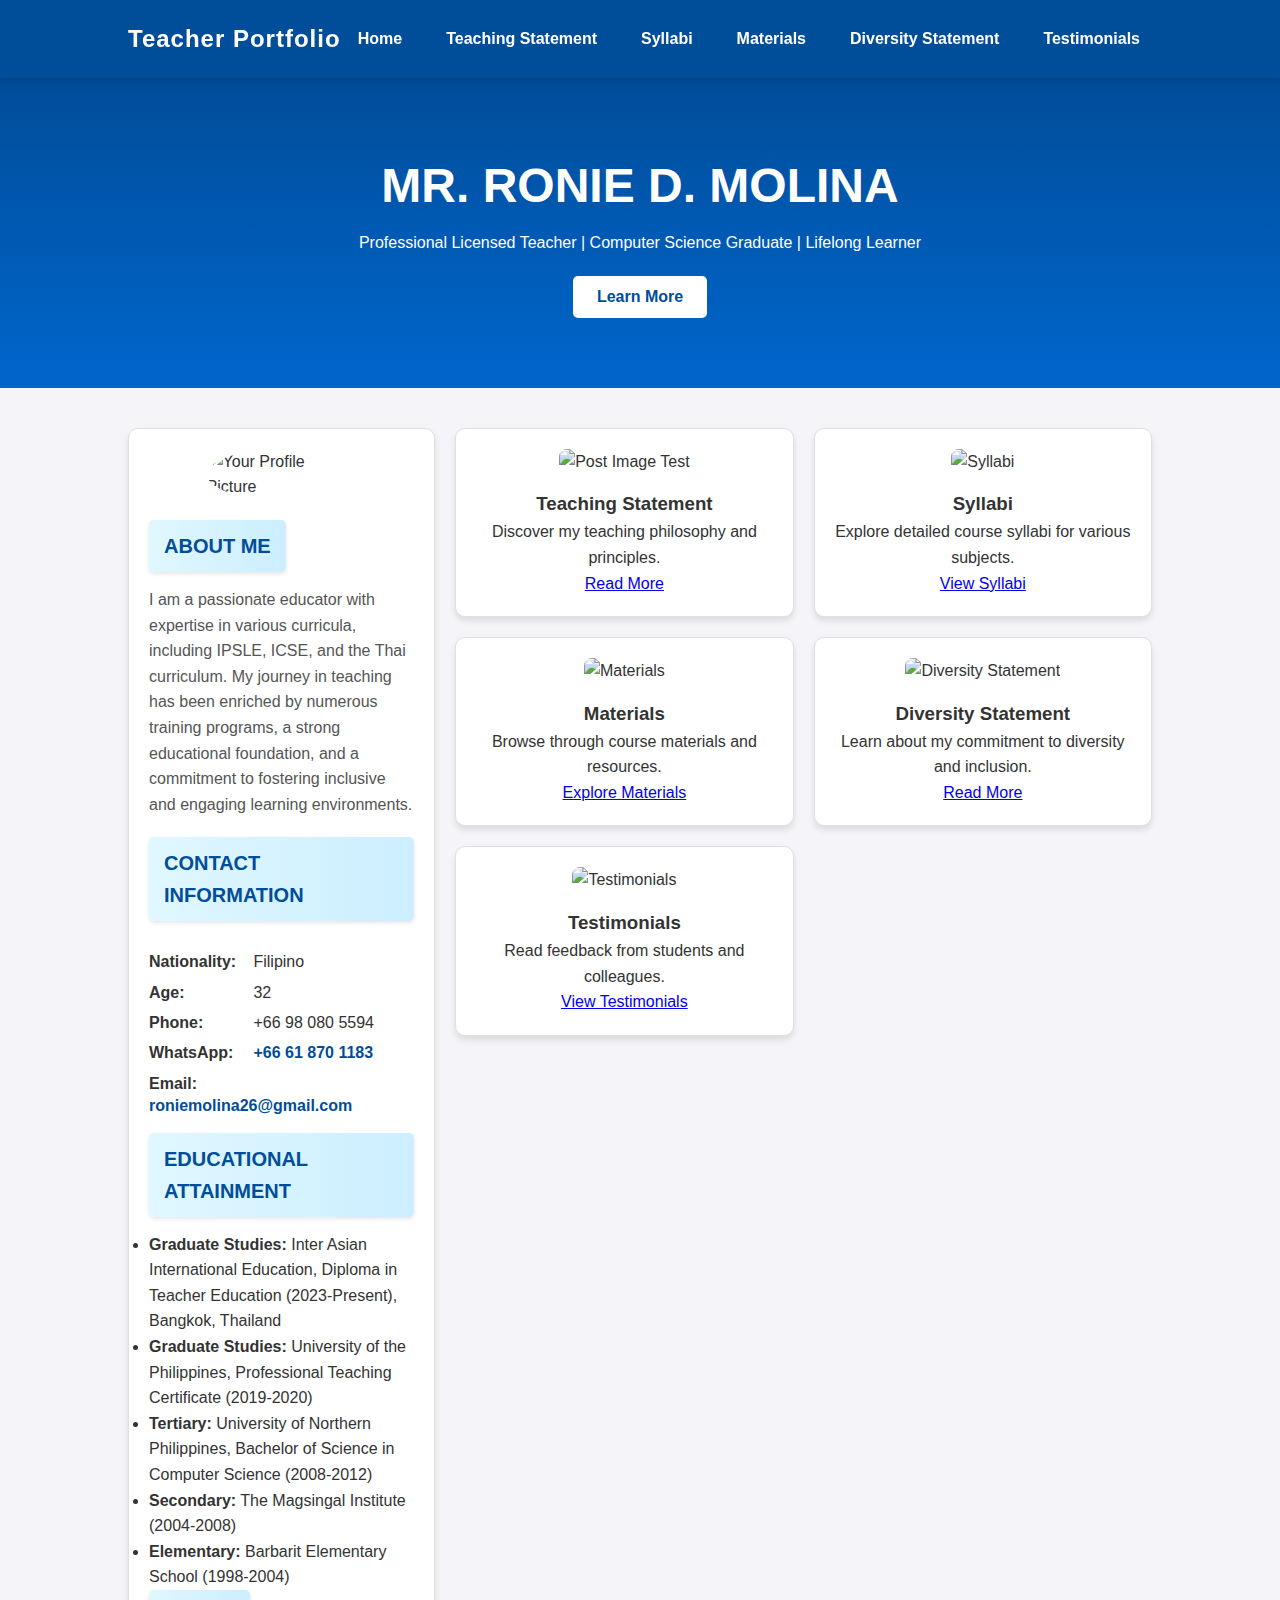
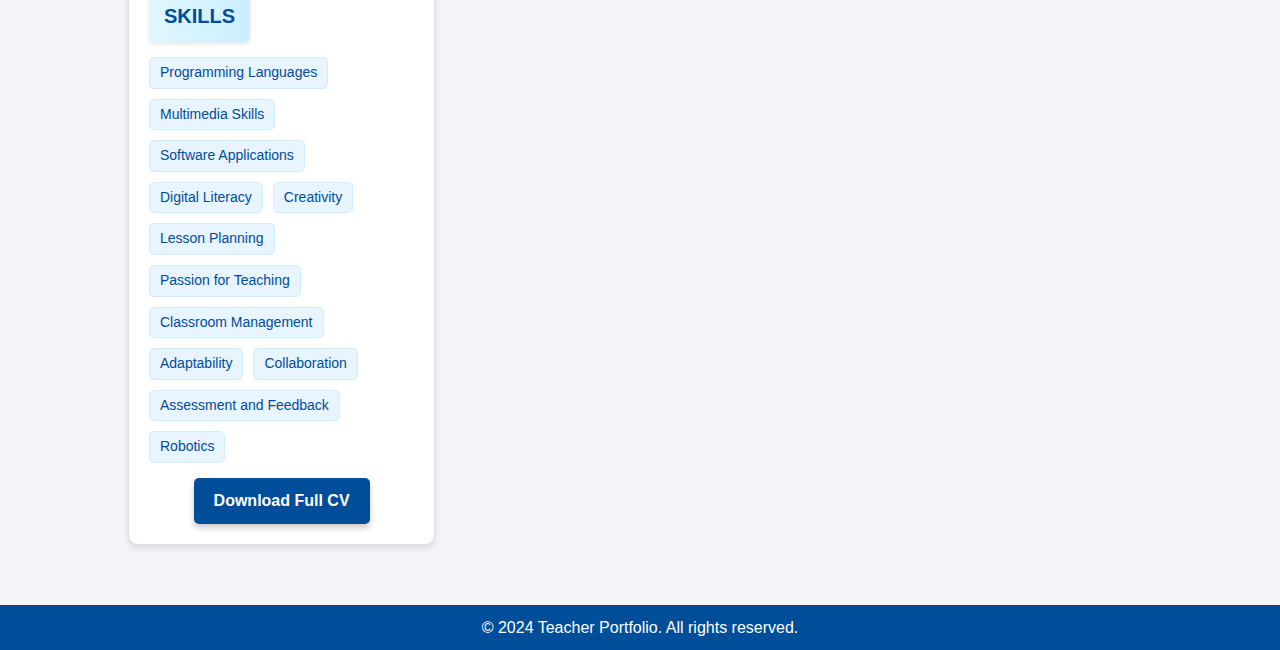
==== index.html @ fd042d14 "Update index.html" ====
<!DOCTYPE html>
<html lang="en">
	<head>
		<meta charset="UTF-8">
		<meta name="viewport" content="width=device-width, initial-scale=1.0">
		<title>Teacher Portfolio</title>
		<link rel="stylesheet" href="styles.css">
	</head>
	<body>
		<!-- Header -->
		<header>
			<h1>Teacher Portfolio</h1>
			<nav>
				<ul>
					<li><a href="index.html">Home</a></li>
					<li><a href="teaching.html">Teaching Statement</a></li>
					<li><a href="syllabi.html">Syllabi</a></li>
					<li><a href="materials.html">Materials</a></li>
					<li><a href="diversity.html">Diversity Statement</a></li>
					<li><a href="testimonials.html">Testimonials</a></li>
				</ul>
			</nav>
		</header>
		
		<!-- Hero Section -->
		<section class="hero">
			<h2>MR. RONIE D. MOLINA</h2>
			<p>Professional Licensed Teacher | Computer Science Graduate | Lifelong Learner</p>
			<button onclick="location.href='teaching.html'">Learn More</button>
		</section>
		
		<!-- Main Content -->
		<section class="main-content">
			<!-- Left Section: About Me -->
			<div class="left-section">
				<img src="C:/Users/Supervisor/Desktop/Portfolio/Image/profile.jpg" alt="Your Profile Picture" class="profile-picture">
				<div class="highlight-header">
					<h2>About Me</h2>
				</div>
				<p>
					I am a passionate educator with expertise in various curricula, including IPSLE, ICSE, and the Thai curriculum.
					My journey in teaching has been enriched by numerous training programs, a strong educational foundation, and a
					commitment to fostering inclusive and engaging learning environments.
				</p>
				
				<!-- Contact Information -->
				<div class="highlight-header">
					<h2>Contact Information</h2>
				</div>
				<ul class="contact-details">
					<li><strong>Nationality:</strong> Filipino</li>
					<li><strong>Age:</strong> 32</li>
					<li><strong>Phone:</strong> +66 98 080 5594</li>
					<li><strong>WhatsApp:</strong> <a href="https://wa.me/66618701183" target="_blank">+66 61 870 1183</a></li>
					<li><strong>Email:</strong> <a href="mailto:roniemolina26@gmail.com">roniemolina26@gmail.com</a></li>
				</ul>
				
				<!-- Educational Attainment -->
				<div class="highlight-header">
					<h2>Educational Attainment</h2>
				</div>
				<ul class="educational-details">
					<li><strong>Graduate Studies:</strong> Inter Asian International Education, Diploma in Teacher Education (2023-Present), Bangkok, Thailand</li>
					<li><strong>Graduate Studies:</strong> University of the Philippines, Professional Teaching Certificate (2019-2020)</li>
					<li><strong>Tertiary:</strong> University of Northern Philippines, Bachelor of Science in Computer Science (2008-2012)</li>
					<li><strong>Secondary:</strong> The Magsingal Institute (2004-2008)</li>
					<li><strong>Elementary:</strong> Barbarit Elementary School (1998-2004)</li>
				</ul>
				
				<!-- Skills -->
				<div class="highlight-header">
  <h2>Skills</h2>
</div>
<ul class="skills-details">
  <li>
    <div class="skill-list">
      <span>Programming Languages
        <span class="tooltip-text">C, C++, Python, JavaScript</span>
      </span>
      <span>Multimedia Skills
        <span class="tooltip-text">Video Editing, Adobe App, Canva, Animation, Graphic Design</span>
      </span>
      <span>Software Applications
        <span class="tooltip-text">MS Office, Google Workspace, Slack</span>
      </span>
      <span>Digital Literacy
        <span class="tooltip-text">Web Development, HTML, CSS, JavaScript, Database Management</span>
      </span>
      <span>Creativity
        <span class="tooltip-text">Innovative Lesson Plans, Curriculum Development, Interactive Learning Activities</span>
      </span>
      <span>Lesson Planning
        <span class="tooltip-text">Interactive Modules, Outcome-Based Design, Project-Based Learning</span>
      </span>
      <span>Passion for Teaching
        <span class="tooltip-text">Engaging Activities, Student-Centered Learning</span>
      </span>
      <span>Classroom Management
        <span class="tooltip-text">Behavior Management, Time Management, Inclusive Practices, Student Engagement</span>
      </span>
      <span>Adaptability
        <span class="tooltip-text">Multicultural Classrooms, Hybrid Learning</span>
      </span>
      <span>Collaboration
        <span class="tooltip-text">Team Teaching, Cross-Disciplinary Collaboration</span>
      </span>
      <span>Assessment and Feedback
        <span class="tooltip-text">Rubric Development, Constructive Feedback, Formative and Summative Assessments</span>
      </span>
      <span>Robotics
        <span class="tooltip-text">Arduino Projects, Microcontroller Programming, AI Bacic</span>
      </span>
    </div>
  </li>
</ul>


				<div class="cv-download">
					<a href="your-cv-link.pdf" class="btn-download" target="_blank">Download Full CV</a>
				</div>
			</div>
			
			<!-- Right Section: Cards -->
			<div class="right-section">
				<div class="content-card">
					<img src="https://i.postimg.cc/5N8jqpcc/teaching.jpg" alt="Post Image Test" class="card-image">
					<h3>Teaching Statement</h3>
					<p>Discover my teaching philosophy and principles.</p>
					<a href="teaching.html">Read More</a>
				</div>
				<div class="content-card">
					<img src="C:/Users/Supervisor/Desktop/Portfolio/Image/syllabi.jpg" alt="Syllabi" class="card-image">
					<h3>Syllabi</h3>
					<p>Explore detailed course syllabi for various subjects.</p>
					<a href="syllabi.html">View Syllabi</a>
				</div>
				<div class="content-card">
					<img src="C:/Users/Supervisor/Desktop/Portfolio/Image/materials.jpg" alt="Materials" class="card-image">
					<h3>Materials</h3>
					<p>Browse through course materials and resources.</p>
					<a href="materials.html">Explore Materials</a>
				</div>
				<div class="content-card">
					<img src="C:/Users/Supervisor/Desktop/Portfolio/Image/diversity.jpg" alt="Diversity Statement" class="card-image">
					<h3>Diversity Statement</h3>
					<p>Learn about my commitment to diversity and inclusion.</p>
					<a href="diversity.html">Read More</a>
				</div>
				<div class="content-card">
					<img src="C:/Users/Supervisor/Desktop/Portfolio/Image/testimonials.jpg" alt="Testimonials" class="card-image">
					<h3>Testimonials</h3>
					<p>Read feedback from students and colleagues.</p>
					<a href="testimonials.html">View Testimonials</a>
				</div>
			</div>
		</section>
		
		
		<!-- Footer -->
		<footer>
			<p>&copy; 2024 Teacher Portfolio. All rights reserved.</p>
		</footer>
	</body>
</html>
---- styles.css ----
/* General Reset */
* {
  margin: 0;
  padding: 0;
  box-sizing: border-box;
}

body {
  font-family: 'Arial', sans-serif;
  background-color: #f4f4f9;
  color: #333;
  line-height: 1.6;
}

/* Header */
header {
  background-color: #004d99;
  color: white;
  padding: 20px 10%;
  display: flex;
  justify-content: space-between;
  align-items: center;
  position: sticky;
  top: 0;
  z-index: 10;
  box-shadow: 0 4px 6px rgba(0, 0, 0, 0.1);
}

header h1 {
  margin: 0;
  font-size: 24px;
  letter-spacing: 1px;
  cursor: pointer;
  transition: transform 0.3s ease-in-out;
}

header h1:hover {
  transform: scale(1.05);
}

nav ul {
  list-style: none;
  display: flex;
  gap: 20px;
}

nav ul li a {
  color: white;
  text-decoration: none;
  font-weight: bold;
  padding: 8px 12px;
  border-radius: 5px;
  transition: background-color 0.3s ease, transform 0.2s ease;
}

nav ul li a:hover {
  background-color: #1a73e8;
  transform: scale(1.05);
}

/* Hero Section */
.hero {
  text-align: center;
  padding: 70px 10%;
  background: linear-gradient(to bottom, #004d99, #0066cc);
  color: white;
  animation: fadeIn 1.5s ease-in-out;
}

.hero h2 {
  font-size: 3em;
  margin-bottom: 5px;
}

.hero .tagline {
  font-size: 1.5em;
  color: #f4f4f9;
  margin-top: 5px;
  margin-bottom: 20px;
  letter-spacing: 1px;
  font-weight: 300;
  animation: fadeIn 1.5s ease-in-out;
}

.hero button {
  padding: 12px 24px;
  font-size: 1em;
  color: #004d99;
  background-color: #ffffff;
  border: none;
  border-radius: 5px;
  font-weight: bold;
  cursor: pointer;
  transition: all 0.3s ease;
  margin-top: 20px;
}

.hero button:hover {
  background-color: #f4f4f9;
  color: #1a73e8;
  transform: scale(1.05);
}

/* Main Content */
.main-content {
  display: flex;
  justify-content: space-between;
  align-items: flex-start;
  gap: 20px;
  padding: 40px 10%;
}

/* Left Section: About Me */
.left-section {
  flex: 1;
  max-width: 30%;
  background: #ffffff;
  padding: 20px;
  border: 1px solid #e0e0e0;
  border-radius: 10px;
  box-shadow: 0 4px 6px rgba(0, 0, 0, 0.1);
}

.left-section .profile-picture {
  display: block;
  margin: 0 auto;
  width: 150px;
  border-radius: 50%;
  margin-bottom: 20px;
}

.left-section p {
  color: #555;
  line-height: 1.6;
  margin-bottom: 20px;
}

/* Highlight Header for Sections */
.highlight-header h2 {
  font-size: 20px;
  color: #004d99;
  background: linear-gradient(to right, #e0f7ff, #cceeff);
  padding: 10px 15px;
  margin-bottom: 15px;
  border-radius: 5px;
  box-shadow: 0 2px 4px rgba(0, 0, 0, 0.1);
  display: inline-block;
  text-transform: uppercase;
  font-weight: bold;
}

/* Contact Details */
.contact-details {
  list-style: none;
  padding: 0;
  margin: 15px 0;
}

.contact-details li {
  margin-bottom: 8px;
  font-size: 16px;
  color: #333;
  line-height: 1.4;
}

.contact-details li strong {
  display: inline-block;
  min-width: 100px;
}

.contact-details a {
  color: #004d99;
  text-decoration: none;
  font-weight: bold;
}

.contact-details a:hover {
  text-decoration: underline;
  color: #1a73e8;
}

/* Skills Section */
.skills-details {
  list-style: none;
  padding-left: 0;
  margin-bottom: 10px;
}

.skills-details li {
  margin-bottom: 5px;
  font-size: 16px;
  color: #333;
  line-height: 1.4;
}

.skills-details li strong {
  color: #004d99;
}

.skill-list {
  display: flex;
  flex-wrap: wrap;
  gap: 10px;
}

.skill-list span {
  background-color: #e8f4ff;
  color: #004d99;
  border: 1px solid #cceeff;
  padding: 5px 10px;
  font-size: 14px;
  border-radius: 5px;
  transition: background-color 0.3s ease, transform 0.2s ease;
}

.skill-list span:hover {
  background-color: #cceeff;
  transform: scale(1.05);
}

/* Button: Download CV (Old Design) */
.cv-download {
  margin-top: 15px; /* Add some spacing above the button */
  text-align: center; /* Center the button */
}

.btn-download {
  display: inline-block;
  padding: 10px 20px;
  background-color: #004d99;
  color: #fff;
  text-decoration: none;
  border-radius: 5px;
  font-weight: bold;
  box-shadow: 0 4px 6px rgba(0, 0, 0, 0.2); /* Adds a shadow for depth */
  transition: background-color 0.3s ease, box-shadow 0.3s ease, transform 0.2s ease;
}

.btn-download:hover {
  background-color: #1a73e8;
  box-shadow: 0 6px 8px rgba(0, 0, 0, 0.3); /* Increases shadow on hover */
  transform: translateY(-2px); /* Slightly lifts the button on hover */
}


/* Right Section: Cards */
.right-section {
  flex: 2;
  display: grid;
  grid-template-columns: repeat(auto-fit, minmax(300px, 1fr));
  gap: 20px;
}

.content-card {
  background: #ffffff;
  border: 1px solid #e0e0e0;
  border-radius: 10px;
  padding: 20px;
  text-align: center;
  box-shadow: 0 4px 6px rgba(0, 0, 0, 0.1);
  transition: transform 0.3s ease, box-shadow 0.3s ease;
}

.content-card:hover {
  transform: translateY(-5px);
  box-shadow: 0 8px 15px rgba(0, 0, 0, 0.2);
}

.content-card img {
  width: 100%;
  height: 200px;
  object-fit: cover;
  border-radius: 8px;
  margin-bottom: 15px;
}

/* Skills Section */
.skills-details {
  list-style: none;
  padding-left: 0;
  margin-bottom: 10px;
}

.skills-details li {
  margin-bottom: 5px;
  font-size: 16px;
  color: #333;
  line-height: 1.4;
}

.skills-details li strong {
  color: #004d99;
}

.skill-list {
  display: flex;
  flex-wrap: wrap;
  gap: 10px;
}

.skill-list span {
  background-color: #e8f4ff;
  color: #004d99;
  border: 1px solid #cceeff;
  padding: 5px 10px;
  font-size: 14px;
  border-radius: 5px;
  position: relative; /* For tooltip positioning */
  transition: background-color 0.3s ease, transform 0.2s ease;
}

.skill-list span:hover {
  background-color: #cceeff;
  transform: scale(1.05);
}

/* Tooltip Styling */
.skill-list span .tooltip-text {
  visibility: hidden;
  background-color: rgba(0, 0, 0, 0.8); /* Dark background for tooltip */
  color: white; /* Tooltip text color */
  text-align: center;
  padding: 5px 10px;
  border-radius: 5px;
  position: absolute;
  bottom: 120%; /* Position above the skill */
  left: 50%;
  transform: translateX(-50%);
  white-space: nowrap;
  opacity: 0;
  transition: visibility 0s, opacity 0.3s ease-in-out;
  z-index: 10;
}

.skill-list span:hover .tooltip-text {
  visibility: visible;
  opacity: 1;
}


/* Footer */
footer {
  background-color: #004d99;
  color: white;
  text-align: center;
  padding: 10px 0;
  margin-top: 20px;
}

/* Animations */
@keyframes fadeIn {
  from {
    opacity: 0;
  }
  to {
    opacity: 1;
  }
}

@keyframes slideUp {
  from {
    transform: translateY(50px);
    opacity: 0;
  }
  to {
    transform: translateY(0);
    opacity: 1;
  }
}
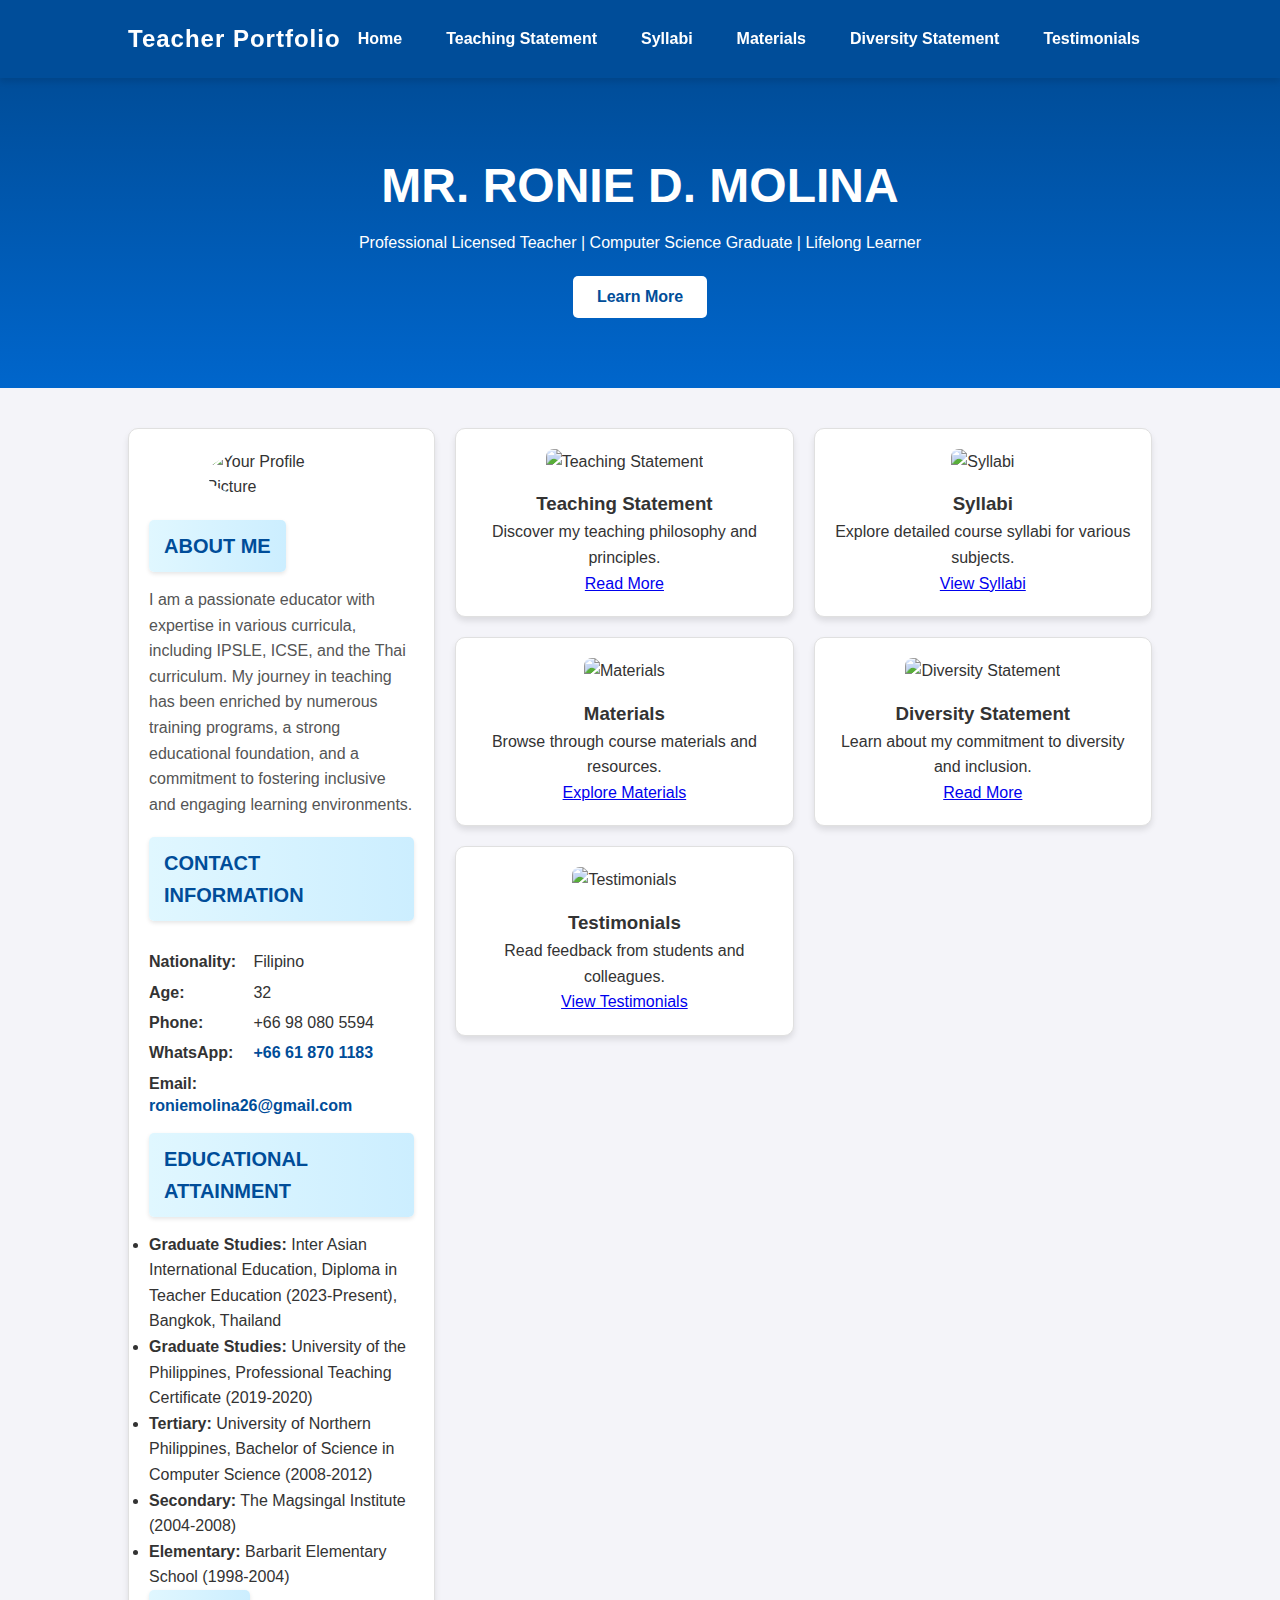
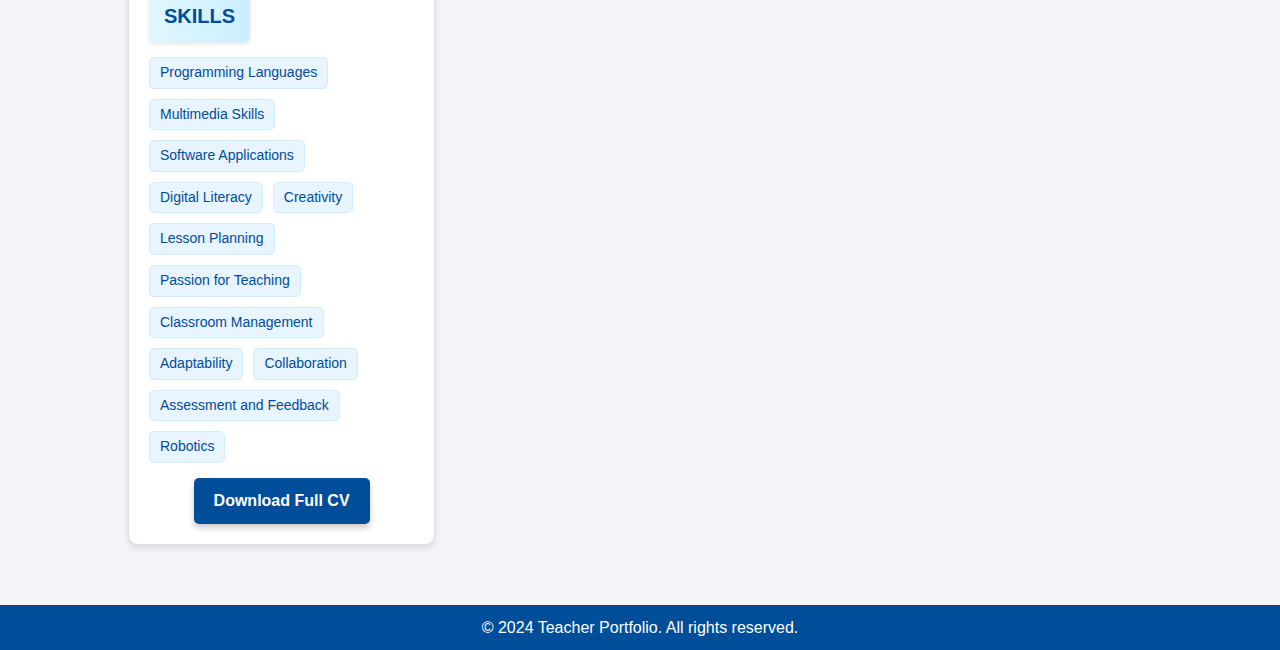
==== commit fd1c2b06: "Update index.html" ====
--- a/index.html
+++ b/index.html
@@ -123,7 +123,7 @@
 			<!-- Right Section: Cards -->
 			<div class="right-section">
 				<div class="content-card">
-					<img src="https://i.postimg.cc/5N8jqpcc/teaching.jpg" alt="Post Image Test" class="card-image">
+					<img src="C:/Users/Supervisor/Desktop/Portfolio/Image/teaching.jpg" alt="Teaching Statement" class="card-image">
 					<h3>Teaching Statement</h3>
 					<p>Discover my teaching philosophy and principles.</p>
 					<a href="teaching.html">Read More</a>
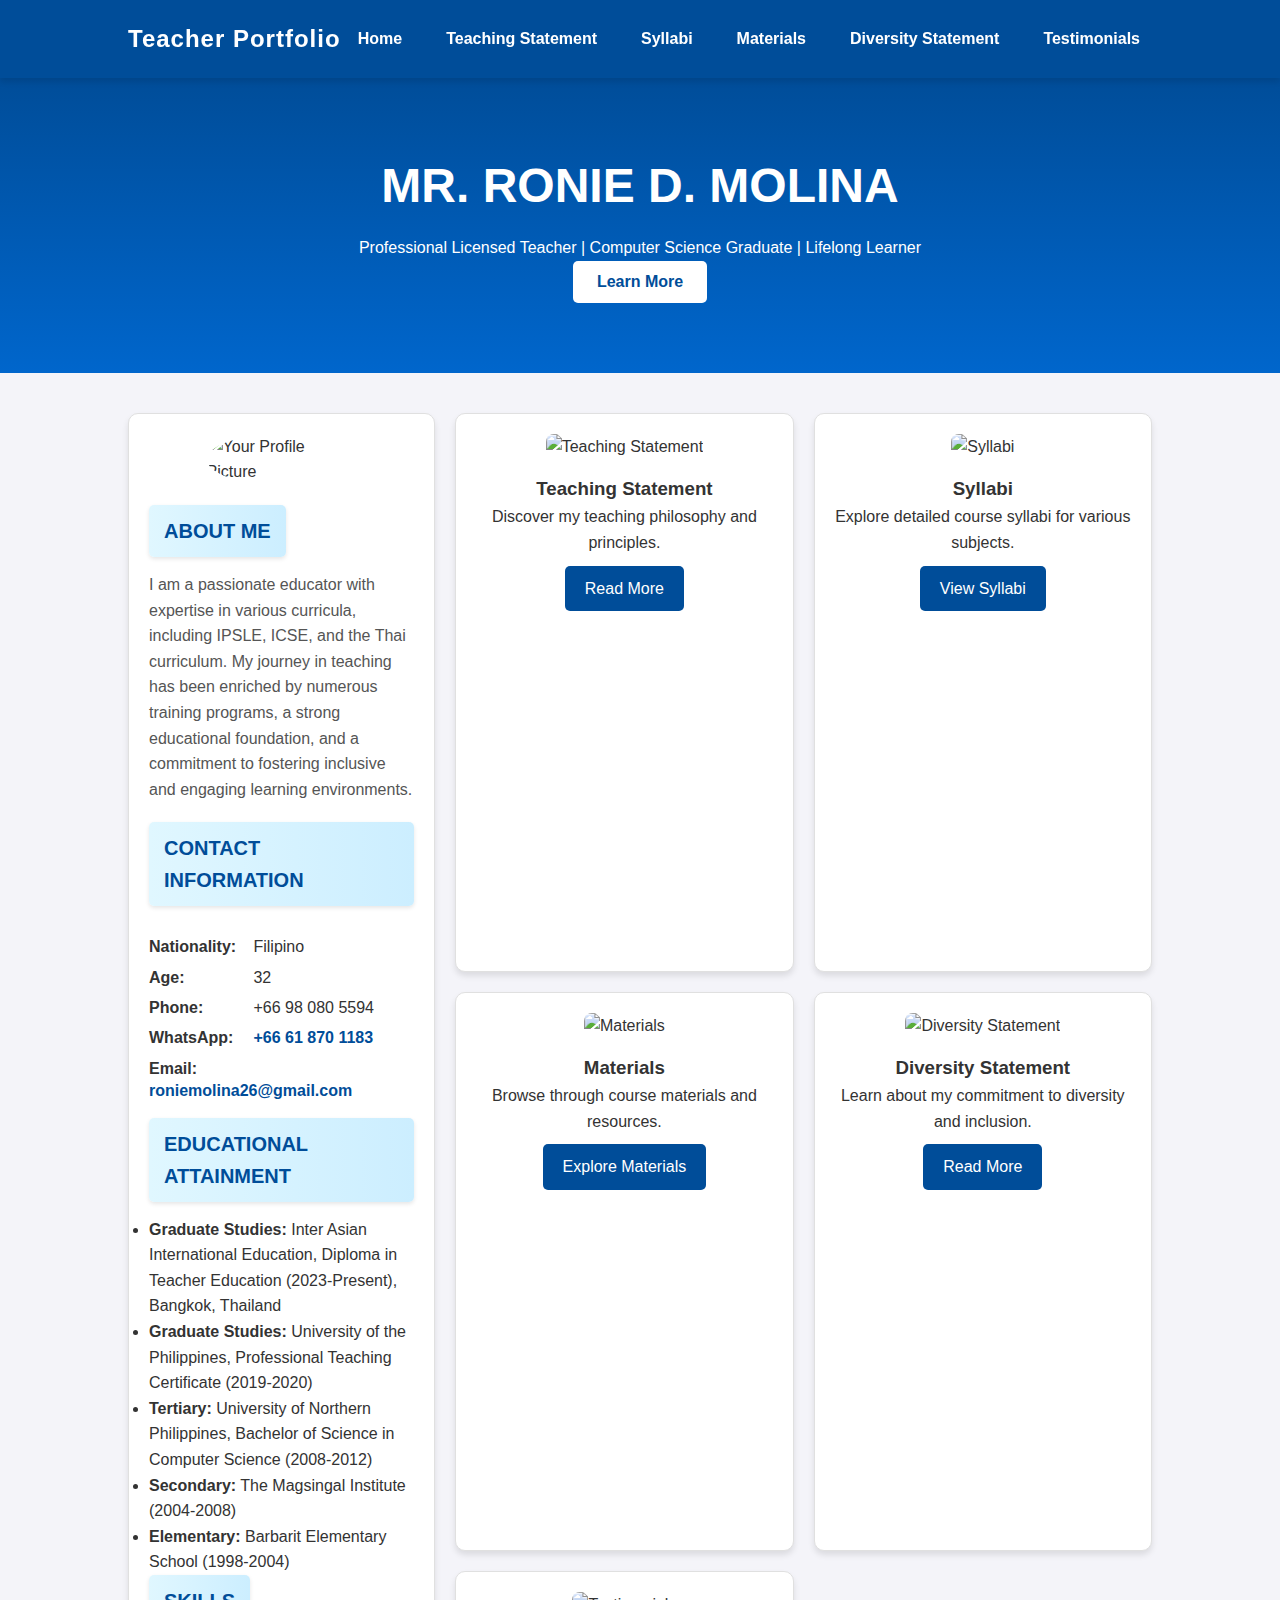
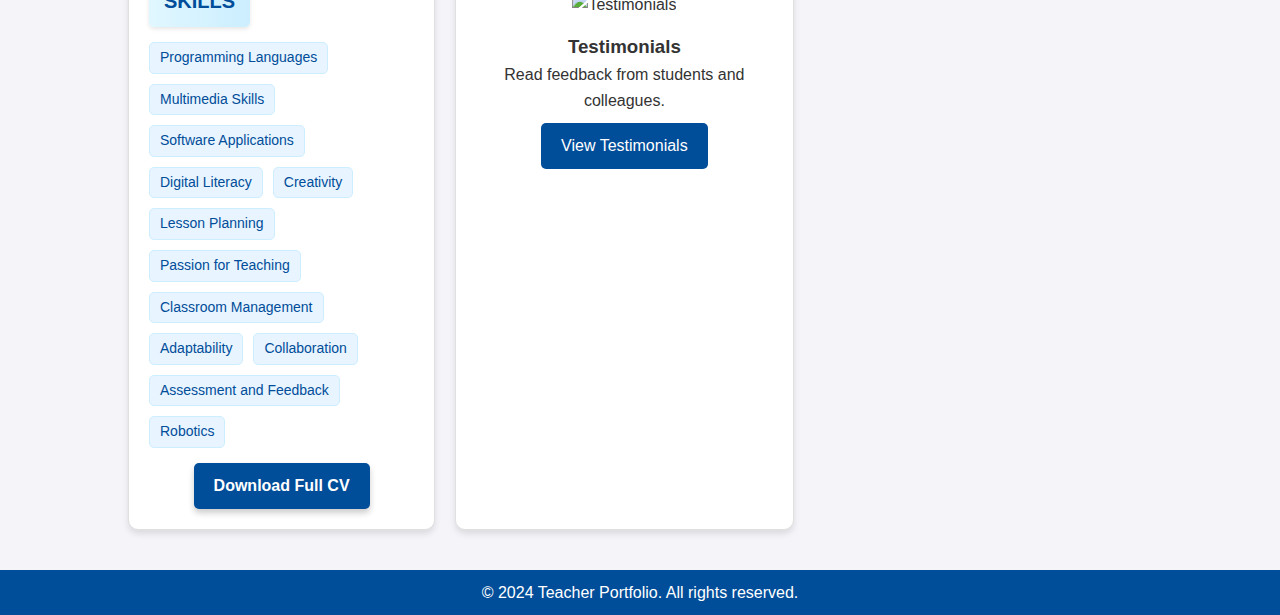
==== commit 8f8ed709: "Update index.html" ====
--- a/index.html
+++ b/index.html
@@ -1,164 +1,163 @@
 <!DOCTYPE html>
 <html lang="en">
-	<head>
-		<meta charset="UTF-8">
-		<meta name="viewport" content="width=device-width, initial-scale=1.0">
-		<title>Teacher Portfolio</title>
-		<link rel="stylesheet" href="styles.css">
-	</head>
-	<body>
-		<!-- Header -->
-		<header>
-			<h1>Teacher Portfolio</h1>
-			<nav>
-				<ul>
-					<li><a href="index.html">Home</a></li>
-					<li><a href="teaching.html">Teaching Statement</a></li>
-					<li><a href="syllabi.html">Syllabi</a></li>
-					<li><a href="materials.html">Materials</a></li>
-					<li><a href="diversity.html">Diversity Statement</a></li>
-					<li><a href="testimonials.html">Testimonials</a></li>
-				</ul>
-			</nav>
-		</header>
-		
-		<!-- Hero Section -->
-		<section class="hero">
-			<h2>MR. RONIE D. MOLINA</h2>
-			<p>Professional Licensed Teacher | Computer Science Graduate | Lifelong Learner</p>
-			<button onclick="location.href='teaching.html'">Learn More</button>
-		</section>
-		
-		<!-- Main Content -->
-		<section class="main-content">
-			<!-- Left Section: About Me -->
-			<div class="left-section">
-				<img src="C:/Users/Supervisor/Desktop/Portfolio/Image/profile.jpg" alt="Your Profile Picture" class="profile-picture">
-				<div class="highlight-header">
-					<h2>About Me</h2>
-				</div>
-				<p>
-					I am a passionate educator with expertise in various curricula, including IPSLE, ICSE, and the Thai curriculum.
-					My journey in teaching has been enriched by numerous training programs, a strong educational foundation, and a
-					commitment to fostering inclusive and engaging learning environments.
-				</p>
-				
-				<!-- Contact Information -->
-				<div class="highlight-header">
-					<h2>Contact Information</h2>
-				</div>
-				<ul class="contact-details">
-					<li><strong>Nationality:</strong> Filipino</li>
-					<li><strong>Age:</strong> 32</li>
-					<li><strong>Phone:</strong> +66 98 080 5594</li>
-					<li><strong>WhatsApp:</strong> <a href="https://wa.me/66618701183" target="_blank">+66 61 870 1183</a></li>
-					<li><strong>Email:</strong> <a href="mailto:roniemolina26@gmail.com">roniemolina26@gmail.com</a></li>
-				</ul>
-				
-				<!-- Educational Attainment -->
-				<div class="highlight-header">
-					<h2>Educational Attainment</h2>
-				</div>
-				<ul class="educational-details">
-					<li><strong>Graduate Studies:</strong> Inter Asian International Education, Diploma in Teacher Education (2023-Present), Bangkok, Thailand</li>
-					<li><strong>Graduate Studies:</strong> University of the Philippines, Professional Teaching Certificate (2019-2020)</li>
-					<li><strong>Tertiary:</strong> University of Northern Philippines, Bachelor of Science in Computer Science (2008-2012)</li>
-					<li><strong>Secondary:</strong> The Magsingal Institute (2004-2008)</li>
-					<li><strong>Elementary:</strong> Barbarit Elementary School (1998-2004)</li>
-				</ul>
-				
-				<!-- Skills -->
-				<div class="highlight-header">
-  <h2>Skills</h2>
-</div>
-<ul class="skills-details">
-  <li>
-    <div class="skill-list">
-      <span>Programming Languages
-        <span class="tooltip-text">C, C++, Python, JavaScript</span>
-      </span>
-      <span>Multimedia Skills
-        <span class="tooltip-text">Video Editing, Adobe App, Canva, Animation, Graphic Design</span>
-      </span>
-      <span>Software Applications
-        <span class="tooltip-text">MS Office, Google Workspace, Slack</span>
-      </span>
-      <span>Digital Literacy
-        <span class="tooltip-text">Web Development, HTML, CSS, JavaScript, Database Management</span>
-      </span>
-      <span>Creativity
-        <span class="tooltip-text">Innovative Lesson Plans, Curriculum Development, Interactive Learning Activities</span>
-      </span>
-      <span>Lesson Planning
-        <span class="tooltip-text">Interactive Modules, Outcome-Based Design, Project-Based Learning</span>
-      </span>
-      <span>Passion for Teaching
-        <span class="tooltip-text">Engaging Activities, Student-Centered Learning</span>
-      </span>
-      <span>Classroom Management
-        <span class="tooltip-text">Behavior Management, Time Management, Inclusive Practices, Student Engagement</span>
-      </span>
-      <span>Adaptability
-        <span class="tooltip-text">Multicultural Classrooms, Hybrid Learning</span>
-      </span>
-      <span>Collaboration
-        <span class="tooltip-text">Team Teaching, Cross-Disciplinary Collaboration</span>
-      </span>
-      <span>Assessment and Feedback
-        <span class="tooltip-text">Rubric Development, Constructive Feedback, Formative and Summative Assessments</span>
-      </span>
-      <span>Robotics
-        <span class="tooltip-text">Arduino Projects, Microcontroller Programming, AI Bacic</span>
-      </span>
+<head>
+  <meta charset="UTF-8">
+  <meta name="viewport" content="width=device-width, initial-scale=1.0">
+  <title>Teacher Portfolio</title>
+  <link rel="stylesheet" href="styles.css">
+</head>
+<body>
+  <!-- Header -->
+  <header>
+    <h1>Teacher Portfolio</h1>
+    <nav>
+      <ul>
+        <li><a href="index.html">Home</a></li>
+        <li><a href="teaching.html">Teaching Statement</a></li>
+        <li><a href="syllabi.html">Syllabi</a></li>
+        <li><a href="materials.html">Materials</a></li>
+        <li><a href="diversity.html">Diversity Statement</a></li>
+        <li><a href="testimonials.html">Testimonials</a></li>
+      </ul>
+    </nav>
+  </header>
+
+  <!-- Hero Section -->
+  <section class="hero">
+    <h2>MR. RONIE D. MOLINA</h2>
+    <p>Professional Licensed Teacher | Computer Science Graduate | Lifelong Learner</p>
+    <button onclick="location.href='teaching.html'">Learn More</button>
+  </section>
+
+  <!-- Main Content -->
+  <section class="main-content">
+    <!-- Left Section: About Me -->
+    <div class="left-section">
+      <img src="https://i.postimg.cc/3w8hGFhZ/profile.jpg" alt="Your Profile Picture" class="profile-picture">
+      <div class="highlight-header">
+        <h2>About Me</h2>
+      </div>
+      <p>
+        I am a passionate educator with expertise in various curricula, including IPSLE, ICSE, and the Thai curriculum.
+        My journey in teaching has been enriched by numerous training programs, a strong educational foundation, and a
+        commitment to fostering inclusive and engaging learning environments.
+      </p>
+
+      <!-- Contact Information -->
+      <div class="highlight-header">
+        <h2>Contact Information</h2>
+      </div>
+      <ul class="contact-details">
+        <li><strong>Nationality:</strong> Filipino</li>
+        <li><strong>Age:</strong> 32</li>
+        <li><strong>Phone:</strong> +66 98 080 5594</li>
+        <li><strong>WhatsApp:</strong> <a href="https://wa.me/66618701183" target="_blank">+66 61 870 1183</a></li>
+        <li><strong>Email:</strong> <a href="mailto:roniemolina26@gmail.com">roniemolina26@gmail.com</a></li>
+      </ul>
+
+      <!-- Educational Attainment -->
+      <div class="highlight-header">
+        <h2>Educational Attainment</h2>
+      </div>
+      <ul class="educational-details">
+        <li><strong>Graduate Studies:</strong> Inter Asian International Education, Diploma in Teacher Education (2023-Present), Bangkok, Thailand</li>
+        <li><strong>Graduate Studies:</strong> University of the Philippines, Professional Teaching Certificate (2019-2020)</li>
+        <li><strong>Tertiary:</strong> University of Northern Philippines, Bachelor of Science in Computer Science (2008-2012)</li>
+        <li><strong>Secondary:</strong> The Magsingal Institute (2004-2008)</li>
+        <li><strong>Elementary:</strong> Barbarit Elementary School (1998-2004)</li>
+      </ul>
+
+      <!-- Skills -->
+      <div class="highlight-header">
+        <h2>Skills</h2>
+      </div>
+      <ul class="skills-details">
+        <li>
+          <div class="skill-list">
+            <span>Programming Languages
+              <span class="tooltip-text">C, C++, Python, JavaScript</span>
+            </span>
+            <span>Multimedia Skills
+              <span class="tooltip-text">Video Editing, Adobe App, Canva, Animation, Graphic Design</span>
+            </span>
+            <span>Software Applications
+              <span class="tooltip-text">MS Office, Google Workspace, Slack</span>
+            </span>
+            <span>Digital Literacy
+              <span class="tooltip-text">Web Development, HTML, CSS, JavaScript, Database Management</span>
+            </span>
+            <span>Creativity
+              <span class="tooltip-text">Innovative Lesson Plans, Curriculum Development, Interactive Learning Activities</span>
+            </span>
+            <span>Lesson Planning
+              <span class="tooltip-text">Interactive Modules, Outcome-Based Design, Project-Based Learning</span>
+            </span>
+            <span>Passion for Teaching
+              <span class="tooltip-text">Engaging Activities, Student-Centered Learning</span>
+            </span>
+            <span>Classroom Management
+              <span class="tooltip-text">Behavior Management, Time Management, Inclusive Practices, Student Engagement</span>
+            </span>
+            <span>Adaptability
+              <span class="tooltip-text">Multicultural Classrooms, Hybrid Learning</span>
+            </span>
+            <span>Collaboration
+              <span class="tooltip-text">Team Teaching, Cross-Disciplinary Collaboration</span>
+            </span>
+            <span>Assessment and Feedback
+              <span class="tooltip-text">Rubric Development, Constructive Feedback, Formative and Summative Assessments</span>
+            </span>
+            <span>Robotics
+              <span class="tooltip-text">Arduino Projects, Microcontroller Programming, AI Basic</span>
+            </span>
+          </div>
+        </li>
+      </ul>
+
+      <!-- Download CV Button -->
+      <div class="cv-download">
+        <a href="your-cv-link.pdf" class="btn-download" target="_blank">Download Full CV</a>
+      </div>
     </div>
-  </li>
-</ul>
 
+    <!-- Right Section: Cards -->
+    <div class="right-section">
+      <div class="content-card">
+        <img src="https://i.postimg.cc/5N8jqpcc/teaching.jpg" alt="Teaching Statement" class="card-image">
+        <h3>Teaching Statement</h3>
+        <p>Discover my teaching philosophy and principles.</p>
+        <a href="teaching.html">Read More</a>
+      </div>
+      <div class="content-card">
+        <img src="https://i.postimg.cc/141h3pMw/syllabi.jpg" alt="Syllabi" class="card-image">
+        <h3>Syllabi</h3>
+        <p>Explore detailed course syllabi for various subjects.</p>
+        <a href="syllabi.html">View Syllabi</a>
+      </div>
+      <div class="content-card">
+        <img src="https://i.postimg.cc/L8M29M0w/materials.jpg" alt="Materials" class="card-image">
+        <h3>Materials</h3>
+        <p>Browse through course materials and resources.</p>
+        <a href="materials.html">Explore Materials</a>
+      </div>
+      <div class="content-card">
+        <img src="https://i.postimg.cc/bwQYkvtq/diversity.jpg" alt="Diversity Statement" class="card-image">
+        <h3>Diversity Statement</h3>
+        <p>Learn about my commitment to diversity and inclusion.</p>
+        <a href="diversity.html">Read More</a>
+      </div>
+      <div class="content-card">
+        <img src="https://i.postimg.cc/9X6r7Knt/testimonials.jpg" alt="Testimonials" class="card-image">
+        <h3>Testimonials</h3>
+        <p>Read feedback from students and colleagues.</p>
+        <a href="testimonials.html">View Testimonials</a>
+      </div>
+    </div>
+  </section>
 
-				<div class="cv-download">
-					<a href="your-cv-link.pdf" class="btn-download" target="_blank">Download Full CV</a>
-				</div>
-			</div>
-			
-			<!-- Right Section: Cards -->
-			<div class="right-section">
-				<div class="content-card">
-					<img src="C:/Users/Supervisor/Desktop/Portfolio/Image/teaching.jpg" alt="Teaching Statement" class="card-image">
-					<h3>Teaching Statement</h3>
-					<p>Discover my teaching philosophy and principles.</p>
-					<a href="teaching.html">Read More</a>
-				</div>
-				<div class="content-card">
-					<img src="C:/Users/Supervisor/Desktop/Portfolio/Image/syllabi.jpg" alt="Syllabi" class="card-image">
-					<h3>Syllabi</h3>
-					<p>Explore detailed course syllabi for various subjects.</p>
-					<a href="syllabi.html">View Syllabi</a>
-				</div>
-				<div class="content-card">
-					<img src="C:/Users/Supervisor/Desktop/Portfolio/Image/materials.jpg" alt="Materials" class="card-image">
-					<h3>Materials</h3>
-					<p>Browse through course materials and resources.</p>
-					<a href="materials.html">Explore Materials</a>
-				</div>
-				<div class="content-card">
-					<img src="C:/Users/Supervisor/Desktop/Portfolio/Image/diversity.jpg" alt="Diversity Statement" class="card-image">
-					<h3>Diversity Statement</h3>
-					<p>Learn about my commitment to diversity and inclusion.</p>
-					<a href="diversity.html">Read More</a>
-				</div>
-				<div class="content-card">
-					<img src="C:/Users/Supervisor/Desktop/Portfolio/Image/testimonials.jpg" alt="Testimonials" class="card-image">
-					<h3>Testimonials</h3>
-					<p>Read feedback from students and colleagues.</p>
-					<a href="testimonials.html">View Testimonials</a>
-				</div>
-			</div>
-		</section>
-		
-		
-		<!-- Footer -->
-		<footer>
-			<p>&copy; 2024 Teacher Portfolio. All rights reserved.</p>
-		</footer>
-	</body>
+  <!-- Footer -->
+  <footer>
+    <p>&copy; 2024 Teacher Portfolio. All rights reserved.</p>
+  </footer>
+</body>
 </html>
--- a/styles.css
+++ b/styles.css
@@ -64,22 +64,11 @@
   padding: 70px 10%;
   background: linear-gradient(to bottom, #004d99, #0066cc);
   color: white;
-  animation: fadeIn 1.5s ease-in-out;
 }
 
 .hero h2 {
   font-size: 3em;
-  margin-bottom: 5px;
-}
-
-.hero .tagline {
-  font-size: 1.5em;
-  color: #f4f4f9;
-  margin-top: 5px;
-  margin-bottom: 20px;
-  letter-spacing: 1px;
-  font-weight: 300;
-  animation: fadeIn 1.5s ease-in-out;
+  margin-bottom: 10px;
 }
 
 .hero button {
@@ -92,7 +81,6 @@
   font-weight: bold;
   cursor: pointer;
   transition: all 0.3s ease;
-  margin-top: 20px;
 }
 
 .hero button:hover {
@@ -105,7 +93,6 @@
 .main-content {
   display: flex;
   justify-content: space-between;
-  align-items: flex-start;
   gap: 20px;
   padding: 40px 10%;
 }
@@ -193,105 +180,6 @@
   line-height: 1.4;
 }
 
-.skills-details li strong {
-  color: #004d99;
-}
-
-.skill-list {
-  display: flex;
-  flex-wrap: wrap;
-  gap: 10px;
-}
-
-.skill-list span {
-  background-color: #e8f4ff;
-  color: #004d99;
-  border: 1px solid #cceeff;
-  padding: 5px 10px;
-  font-size: 14px;
-  border-radius: 5px;
-  transition: background-color 0.3s ease, transform 0.2s ease;
-}
-
-.skill-list span:hover {
-  background-color: #cceeff;
-  transform: scale(1.05);
-}
-
-/* Button: Download CV (Old Design) */
-.cv-download {
-  margin-top: 15px; /* Add some spacing above the button */
-  text-align: center; /* Center the button */
-}
-
-.btn-download {
-  display: inline-block;
-  padding: 10px 20px;
-  background-color: #004d99;
-  color: #fff;
-  text-decoration: none;
-  border-radius: 5px;
-  font-weight: bold;
-  box-shadow: 0 4px 6px rgba(0, 0, 0, 0.2); /* Adds a shadow for depth */
-  transition: background-color 0.3s ease, box-shadow 0.3s ease, transform 0.2s ease;
-}
-
-.btn-download:hover {
-  background-color: #1a73e8;
-  box-shadow: 0 6px 8px rgba(0, 0, 0, 0.3); /* Increases shadow on hover */
-  transform: translateY(-2px); /* Slightly lifts the button on hover */
-}
-
-
-/* Right Section: Cards */
-.right-section {
-  flex: 2;
-  display: grid;
-  grid-template-columns: repeat(auto-fit, minmax(300px, 1fr));
-  gap: 20px;
-}
-
-.content-card {
-  background: #ffffff;
-  border: 1px solid #e0e0e0;
-  border-radius: 10px;
-  padding: 20px;
-  text-align: center;
-  box-shadow: 0 4px 6px rgba(0, 0, 0, 0.1);
-  transition: transform 0.3s ease, box-shadow 0.3s ease;
-}
-
-.content-card:hover {
-  transform: translateY(-5px);
-  box-shadow: 0 8px 15px rgba(0, 0, 0, 0.2);
-}
-
-.content-card img {
-  width: 100%;
-  height: 200px;
-  object-fit: cover;
-  border-radius: 8px;
-  margin-bottom: 15px;
-}
-
-/* Skills Section */
-.skills-details {
-  list-style: none;
-  padding-left: 0;
-  margin-bottom: 10px;
-}
-
-.skills-details li {
-  margin-bottom: 5px;
-  font-size: 16px;
-  color: #333;
-  line-height: 1.4;
-}
-
-.skills-details li strong {
-  color: #004d99;
-}
-
 .skill-list {
   display: flex;
   flex-wrap: wrap;
@@ -337,6 +225,68 @@
   opacity: 1;
 }
 
+/* Button: Download CV */
+.cv-download {
+  margin-top: 15px;
+  text-align: center;
+}
+
+.btn-download {
+  display: inline-block;
+  padding: 10px 20px;
+  background-color: #004d99;
+  color: #fff;
+  text-decoration: none;
+  border-radius: 5px;
+  font-weight: bold;
+  box-shadow: 0 4px 6px rgba(0, 0, 0, 0.2);
+  transition: background-color 0.3s ease, box-shadow 0.3s ease, transform 0.2s ease;
+}
+
+.btn-download:hover {
+  background-color: #1a73e8;
+  box-shadow: 0 6px 8px rgba(0, 0, 0, 0.3);
+  transform: translateY(-2px);
+}
+
+/* Right Section: Cards */
+.right-section {
+  flex: 2;
+  display: grid;
+  grid-template-columns: repeat(auto-fit, minmax(300px, 1fr));
+  gap: 20px;
+}
+
+.content-card {
+  background: #ffffff;
+  border: 1px solid #e0e0e0;
+  border-radius: 10px;
+  padding: 20px;
+  text-align: center;
+  box-shadow: 0 4px 6px rgba(0, 0, 0, 0.1);
+}
+
+.content-card img {
+  width: 100%;
+  height: 200px;
+  object-fit: cover;
+  border-radius: 8px;
+  margin-bottom: 15px;
+}
+
+.content-card a {
+  display: inline-block;
+  margin-top: 10px;
+  padding: 10px 20px;
+  background-color: #004d99;
+  color: white;
+  border-radius: 5px;
+  text-decoration: none;
+}
+
+.content-card a:hover {
+  background-color: #1a73e8;
+}
 
 /* Footer */
 footer {
@@ -344,26 +294,58 @@
   color: white;
   text-align: center;
   padding: 10px 0;
-  margin-top: 20px;
-}
-
-/* Animations */
-@keyframes fadeIn {
-  from {
-    opacity: 0;
-  }
-  to {
-    opacity: 1;
-  }
-}
-
-@keyframes slideUp {
-  from {
-    transform: translateY(50px);
-    opacity: 0;
-  }
-  to {
-    transform: translateY(0);
-    opacity: 1;
-  }
-}
+}
+
+/* Media Queries for Responsive Design */
+@media (max-width: 1200px) {
+  .main-content {
+    flex-direction: column;
+    align-items: center;
+  }
+
+  .left-section,
+  .right-section {
+    max-width: 100%;
+  }
+
+  .content-card img {
+    height: 180px;
+  }
+}
+
+@media (max-width: 768px) {
+  header {
+    flex-direction: column;
+  }
+
+  nav ul {
+    flex-direction: column;
+    gap: 10px;
+  }
+
+  .hero h2 {
+    font-size: 2em;
+  }
+
+  .hero button {
+    padding: 10px 20px;
+  }
+
+  .left-section .profile-picture {
+    width: 120px;
+  }
+}
+
+@media (max-width: 480px) {
+  .hero h2 {
+    font-size: 1.5em;
+  }
+
+  .hero button {
+    padding: 8px 16px;
+  }
+
+  .content-card img {
+    height: 150px;
+  }
+}
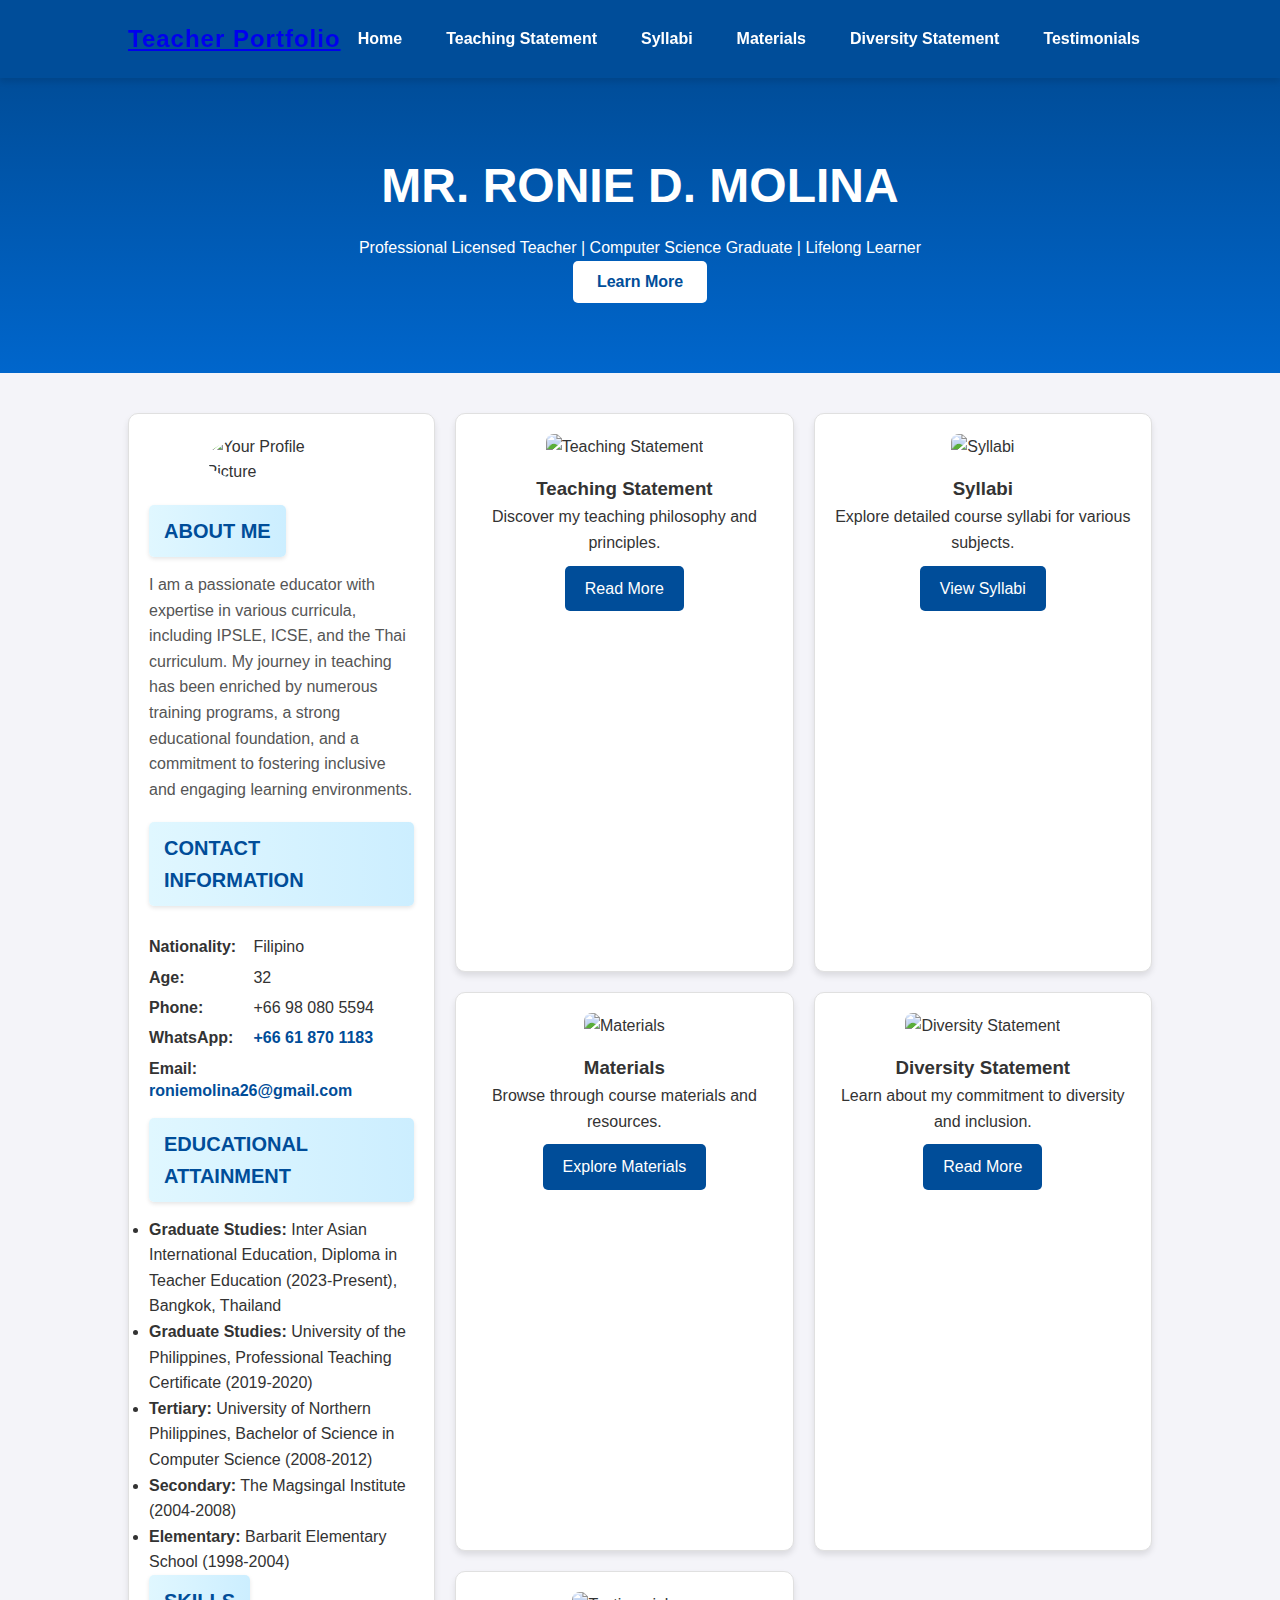
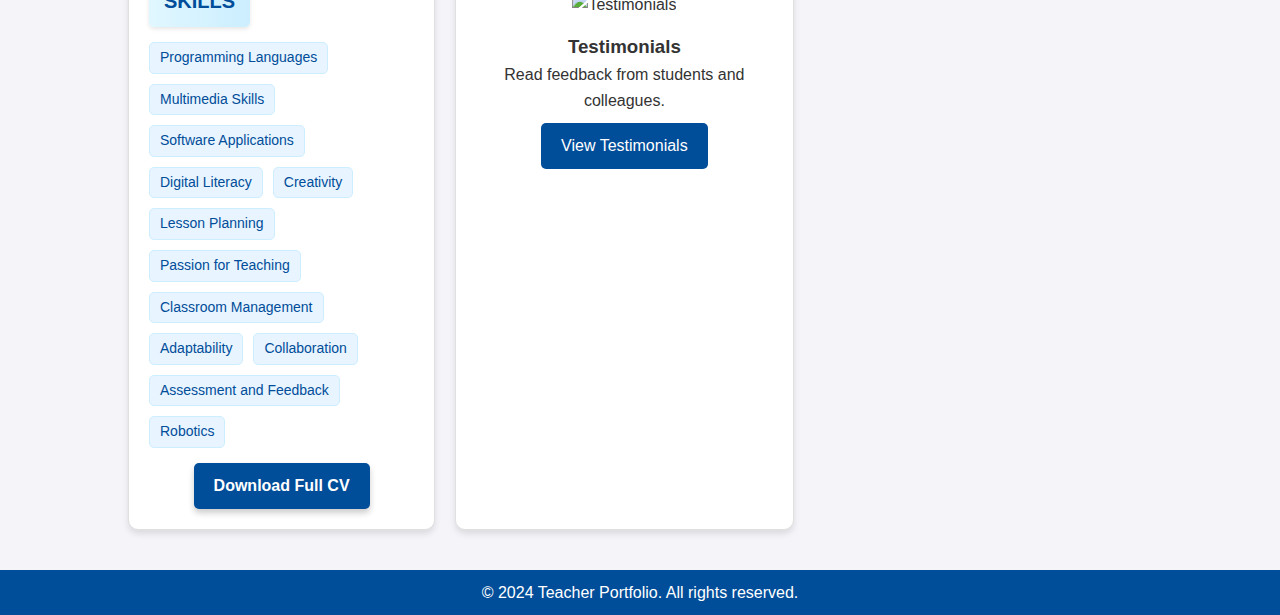
==== commit 107198f8: "Update index.html" ====
--- a/index.html
+++ b/index.html
@@ -1,163 +1,178 @@
 <!DOCTYPE html>
 <html lang="en">
 <head>
-  <meta charset="UTF-8">
-  <meta name="viewport" content="width=device-width, initial-scale=1.0">
-  <title>Teacher Portfolio</title>
-  <link rel="stylesheet" href="styles.css">
+    <meta charset="UTF-8">
+    <meta name="viewport" content="width=device-width, initial-scale=1.0">
+    <title>Teacher Portfolio</title>
+    <link rel="stylesheet" href="styles.css">
 </head>
 <body>
-  <!-- Header -->
-  <header>
-    <h1>Teacher Portfolio</h1>
-    <nav>
-      <ul>
-        <li><a href="index.html">Home</a></li>
-        <li><a href="teaching.html">Teaching Statement</a></li>
-        <li><a href="syllabi.html">Syllabi</a></li>
-        <li><a href="materials.html">Materials</a></li>
-        <li><a href="diversity.html">Diversity Statement</a></li>
-        <li><a href="testimonials.html">Testimonials</a></li>
-      </ul>
-    </nav>
-  </header>
+    <!-- Header -->
+    <header>
+        <h1><a href="index.html">Teacher Portfolio</a></h1>
+        <nav>
+            <ul>
+                <li><a href="index.html" class="active">Home</a></li>
+                <li><a href="teaching.html">Teaching Statement</a></li>
+                <li><a href="syllabi.html">Syllabi</a></li>
+                <li><a href="materials.html">Materials</a></li>
+                <li><a href="diversity.html">Diversity Statement</a></li>
+                <li><a href="testimonials.html">Testimonials</a></li>
+            </ul>
+            <div class="hamburger">
+                <div></div>
+                <div></div>
+                <div></div>
+            </div>
+        </nav>
+    </header>
 
-  <!-- Hero Section -->
-  <section class="hero">
-    <h2>MR. RONIE D. MOLINA</h2>
-    <p>Professional Licensed Teacher | Computer Science Graduate | Lifelong Learner</p>
-    <button onclick="location.href='teaching.html'">Learn More</button>
-  </section>
+    <!-- Hero Section -->
+    <section class="hero">
+        <h2>MR. RONIE D. MOLINA</h2>
+        <p>Professional Licensed Teacher | Computer Science Graduate | Lifelong Learner</p>
+        <button onclick="location.href='teaching.html'">Learn More</button>
+    </section>
 
-  <!-- Main Content -->
-  <section class="main-content">
-    <!-- Left Section: About Me -->
-    <div class="left-section">
-      <img src="https://i.postimg.cc/3w8hGFhZ/profile.jpg" alt="Your Profile Picture" class="profile-picture">
-      <div class="highlight-header">
-        <h2>About Me</h2>
-      </div>
-      <p>
-        I am a passionate educator with expertise in various curricula, including IPSLE, ICSE, and the Thai curriculum.
-        My journey in teaching has been enriched by numerous training programs, a strong educational foundation, and a
-        commitment to fostering inclusive and engaging learning environments.
-      </p>
+    <!-- Main Content -->
+    <section class="main-content">
+        <!-- Left Section: About Me -->
+        <div class="left-section">
+            <img src="https://i.postimg.cc/3w8hGFhZ/profile.jpg" alt="Your Profile Picture" class="profile-picture">
+            <div class="highlight-header">
+                <h2>About Me</h2>
+            </div>
+            <p>
+                I am a passionate educator with expertise in various curricula, including IPSLE, ICSE, and the Thai curriculum.
+                My journey in teaching has been enriched by numerous training programs, a strong educational foundation, and a
+                commitment to fostering inclusive and engaging learning environments.
+            </p>
 
-      <!-- Contact Information -->
-      <div class="highlight-header">
-        <h2>Contact Information</h2>
-      </div>
-      <ul class="contact-details">
-        <li><strong>Nationality:</strong> Filipino</li>
-        <li><strong>Age:</strong> 32</li>
-        <li><strong>Phone:</strong> +66 98 080 5594</li>
-        <li><strong>WhatsApp:</strong> <a href="https://wa.me/66618701183" target="_blank">+66 61 870 1183</a></li>
-        <li><strong>Email:</strong> <a href="mailto:roniemolina26@gmail.com">roniemolina26@gmail.com</a></li>
-      </ul>
+            <!-- Contact Information -->
+            <div class="highlight-header">
+                <h2>Contact Information</h2>
+            </div>
+            <ul class="contact-details">
+                <li><strong>Nationality:</strong> Filipino</li>
+                <li><strong>Age:</strong> 32</li>
+                <li><strong>Phone:</strong> +66 98 080 5594</li>
+                <li><strong>WhatsApp:</strong> <a href="https://wa.me/66618701183" target="_blank">+66 61 870 1183</a></li>
+                <li><strong>Email:</strong> <a href="mailto:roniemolina26@gmail.com">roniemolina26@gmail.com</a></li>
+            </ul>
 
-      <!-- Educational Attainment -->
-      <div class="highlight-header">
-        <h2>Educational Attainment</h2>
-      </div>
-      <ul class="educational-details">
-        <li><strong>Graduate Studies:</strong> Inter Asian International Education, Diploma in Teacher Education (2023-Present), Bangkok, Thailand</li>
-        <li><strong>Graduate Studies:</strong> University of the Philippines, Professional Teaching Certificate (2019-2020)</li>
-        <li><strong>Tertiary:</strong> University of Northern Philippines, Bachelor of Science in Computer Science (2008-2012)</li>
-        <li><strong>Secondary:</strong> The Magsingal Institute (2004-2008)</li>
-        <li><strong>Elementary:</strong> Barbarit Elementary School (1998-2004)</li>
-      </ul>
+            <!-- Educational Attainment -->
+            <div class="highlight-header">
+                <h2>Educational Attainment</h2>
+            </div>
+            <ul class="educational-details">
+                <li><strong>Graduate Studies:</strong> Inter Asian International Education, Diploma in Teacher Education (2023-Present), Bangkok, Thailand</li>
+                <li><strong>Graduate Studies:</strong> University of the Philippines, Professional Teaching Certificate (2019-2020)</li>
+                <li><strong>Tertiary:</strong> University of Northern Philippines, Bachelor of Science in Computer Science (2008-2012)</li>
+                <li><strong>Secondary:</strong> The Magsingal Institute (2004-2008)</li>
+                <li><strong>Elementary:</strong> Barbarit Elementary School (1998-2004)</li>
+            </ul>
 
-      <!-- Skills -->
-      <div class="highlight-header">
-        <h2>Skills</h2>
-      </div>
-      <ul class="skills-details">
-        <li>
-          <div class="skill-list">
-            <span>Programming Languages
-              <span class="tooltip-text">C, C++, Python, JavaScript</span>
-            </span>
-            <span>Multimedia Skills
-              <span class="tooltip-text">Video Editing, Adobe App, Canva, Animation, Graphic Design</span>
-            </span>
-            <span>Software Applications
-              <span class="tooltip-text">MS Office, Google Workspace, Slack</span>
-            </span>
-            <span>Digital Literacy
-              <span class="tooltip-text">Web Development, HTML, CSS, JavaScript, Database Management</span>
-            </span>
-            <span>Creativity
-              <span class="tooltip-text">Innovative Lesson Plans, Curriculum Development, Interactive Learning Activities</span>
-            </span>
-            <span>Lesson Planning
-              <span class="tooltip-text">Interactive Modules, Outcome-Based Design, Project-Based Learning</span>
-            </span>
-            <span>Passion for Teaching
-              <span class="tooltip-text">Engaging Activities, Student-Centered Learning</span>
-            </span>
-            <span>Classroom Management
-              <span class="tooltip-text">Behavior Management, Time Management, Inclusive Practices, Student Engagement</span>
-            </span>
-            <span>Adaptability
-              <span class="tooltip-text">Multicultural Classrooms, Hybrid Learning</span>
-            </span>
-            <span>Collaboration
-              <span class="tooltip-text">Team Teaching, Cross-Disciplinary Collaboration</span>
-            </span>
-            <span>Assessment and Feedback
-              <span class="tooltip-text">Rubric Development, Constructive Feedback, Formative and Summative Assessments</span>
-            </span>
-            <span>Robotics
-              <span class="tooltip-text">Arduino Projects, Microcontroller Programming, AI Basic</span>
-            </span>
-          </div>
-        </li>
-      </ul>
+            <!-- Skills -->
+            <div class="highlight-header">
+                <h2>Skills</h2>
+            </div>
+            <ul class="skills-details">
+                <li>
+                    <div class="skill-list">
+                        <span>Programming Languages
+                            <span class="tooltip-text">C, C++, Python, JavaScript</span>
+                        </span>
+                        <span>Multimedia Skills
+                            <span class="tooltip-text">Video Editing, Adobe App, Canva, Animation, Graphic Design</span>
+                        </span>
+                        <span>Software Applications
+                            <span class="tooltip-text">MS Office, Google Workspace, Slack</span>
+                        </span>
+                        <span>Digital Literacy
+                            <span class="tooltip-text">Web Development, HTML, CSS, JavaScript, Database Management</span>
+                        </span>
+                        <span>Creativity
+                            <span class="tooltip-text">Innovative Lesson Plans, Curriculum Development, Interactive Learning Activities</span>
+                        </span>
+                        <span>Lesson Planning
+                            <span class="tooltip-text">Interactive Modules, Outcome-Based Design, Project-Based Learning</span>
+                        </span>
+                        <span>Passion for Teaching
+                            <span class="tooltip-text">Engaging Activities, Student-Centered Learning</span>
+                        </span>
+                        <span>Classroom Management
+                            <span class="tooltip-text">Behavior Management, Time Management, Inclusive Practices, Student Engagement</span>
+                        </span>
+                        <span>Adaptability
+                            <span class="tooltip-text">Multicultural Classrooms, Hybrid Learning</span>
+                        </span>
+                        <span>Collaboration
+                            <span class="tooltip-text">Team Teaching, Cross-Disciplinary Collaboration</span>
+                        </span>
+                        <span>Assessment and Feedback
+                            <span class="tooltip-text">Rubric Development, Constructive Feedback, Formative and Summative Assessments</span>
+                        </span>
+                        <span>Robotics
+                            <span class="tooltip-text">Arduino Projects, Microcontroller Programming, AI Bacic</span>
+                        </span>
+                    </div>
+                </li>
+            </ul>
 
-      <!-- Download CV Button -->
-      <div class="cv-download">
-        <a href="your-cv-link.pdf" class="btn-download" target="_blank">Download Full CV</a>
-      </div>
-    </div>
+            <!-- Download CV Button -->
+            <div class="cv-download">
+                <a href="your-cv-link.pdf" class="btn-download" target="_blank">Download Full CV</a>
+            </div>
+        </div>
 
-    <!-- Right Section: Cards -->
-    <div class="right-section">
-      <div class="content-card">
-        <img src="https://i.postimg.cc/5N8jqpcc/teaching.jpg" alt="Teaching Statement" class="card-image">
-        <h3>Teaching Statement</h3>
-        <p>Discover my teaching philosophy and principles.</p>
-        <a href="teaching.html">Read More</a>
-      </div>
-      <div class="content-card">
-        <img src="https://i.postimg.cc/141h3pMw/syllabi.jpg" alt="Syllabi" class="card-image">
-        <h3>Syllabi</h3>
-        <p>Explore detailed course syllabi for various subjects.</p>
-        <a href="syllabi.html">View Syllabi</a>
-      </div>
-      <div class="content-card">
-        <img src="https://i.postimg.cc/L8M29M0w/materials.jpg" alt="Materials" class="card-image">
-        <h3>Materials</h3>
-        <p>Browse through course materials and resources.</p>
-        <a href="materials.html">Explore Materials</a>
-      </div>
-      <div class="content-card">
-        <img src="https://i.postimg.cc/bwQYkvtq/diversity.jpg" alt="Diversity Statement" class="card-image">
-        <h3>Diversity Statement</h3>
-        <p>Learn about my commitment to diversity and inclusion.</p>
-        <a href="diversity.html">Read More</a>
-      </div>
-      <div class="content-card">
-        <img src="https://i.postimg.cc/9X6r7Knt/testimonials.jpg" alt="Testimonials" class="card-image">
-        <h3>Testimonials</h3>
-        <p>Read feedback from students and colleagues.</p>
-        <a href="testimonials.html">View Testimonials</a>
-      </div>
-    </div>
-  </section>
+        <!-- Right Section: Cards -->
+        <div class="right-section">
+            <div class="content-card">
+                <img src="https://i.postimg.cc/5N8jqpcc/teaching.jpg" alt="Teaching Statement" class="card-image">
+                <h3>Teaching Statement</h3>
+                <p>Discover my teaching philosophy and principles.</p>
+                <a href="teaching.html">Read More</a>
+            </div>
+            <div class="content-card">
+                <img src="https://i.postimg.cc/141h3pMw/syllabi.jpg" alt="Syllabi" class="card-image">
+                <h3>Syllabi</h3>
+                <p>Explore detailed course syllabi for various subjects.</p>
+                <a href="syllabi.html">View Syllabi</a>
+            </div>
+            <div class="content-card">
+                <img src="https://i.postimg.cc/L8M29M0w/materials.jpg" alt="Materials" class="card-image">
+                <h3>Materials</h3>
+                <p>Browse through course materials and resources.</p>
+                <a href="materials.html">Explore Materials</a>
+            </div>
+            <div class="content-card">
+                <img src="https://i.postimg.cc/bwQYkvtq/diversity.jpg" alt="Diversity Statement" class="card-image">
+                <h3>Diversity Statement</h3>
+                <p>Learn about my commitment to diversity and inclusion.</p>
+                <a href="diversity.html">Read More</a>
+            </div>
+            <div class="content-card">
+                <img src="https://i.postimg.cc/9X6r7Knt/testimonials.jpg" alt="Testimonials" class="card-image">
+                <h3>Testimonials</h3>
+                <p>Read feedback from students and colleagues.</p>
+                <a href="testimonials.html">View Testimonials</a>
+            </div>
+        </div>
+    </section>
 
-  <!-- Footer -->
-  <footer>
-    <p>&copy; 2024 Teacher Portfolio. All rights reserved.</p>
-  </footer>
+    <!-- Footer -->
+    <footer>
+        <p>&copy; 2024 Teacher Portfolio. All rights reserved.</p>
+    </footer>
+
+    <!-- JavaScript for Hamburger Menu -->
+    <script>
+        const hamburger = document.querySelector('.hamburger');
+        const navMenu = document.querySelector('nav ul');
+
+        hamburger.addEventListener('click', () => {
+            navMenu.classList.toggle('active');
+        });
+    </script>
 </body>
 </html>
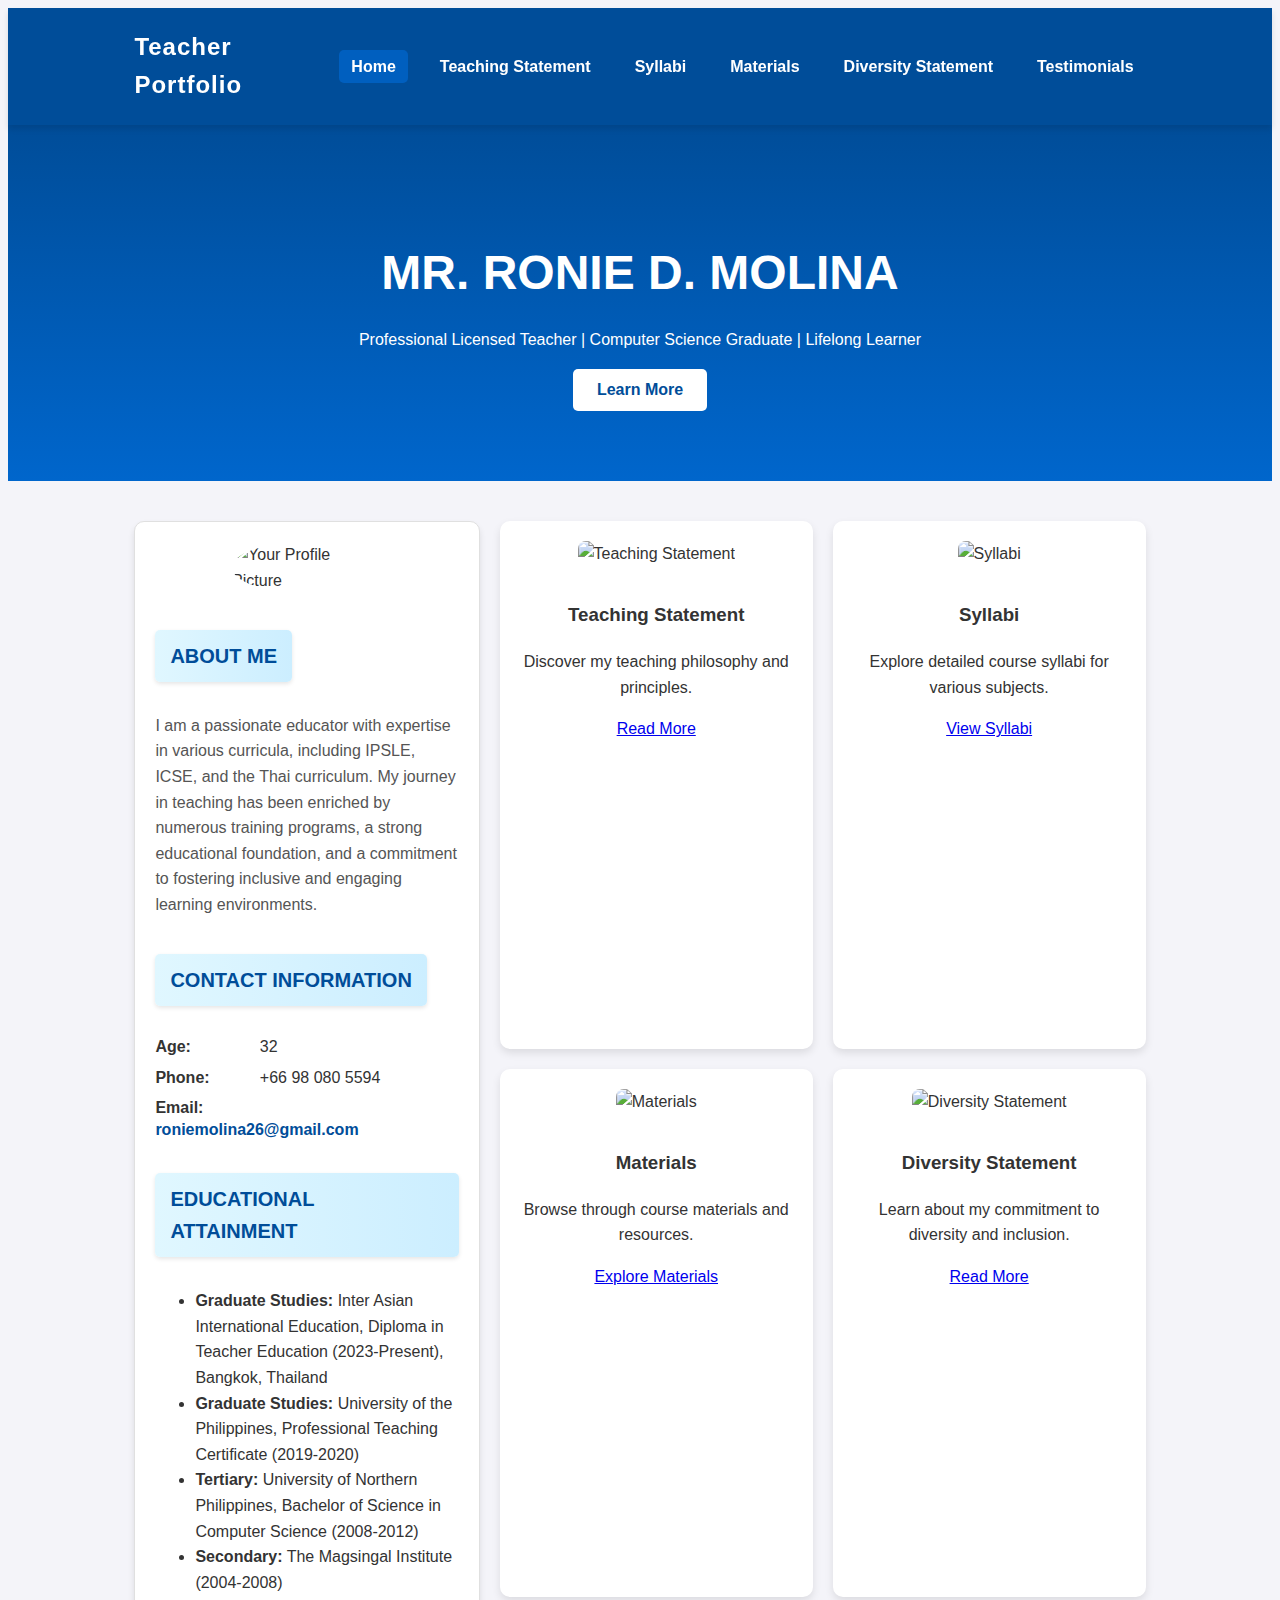
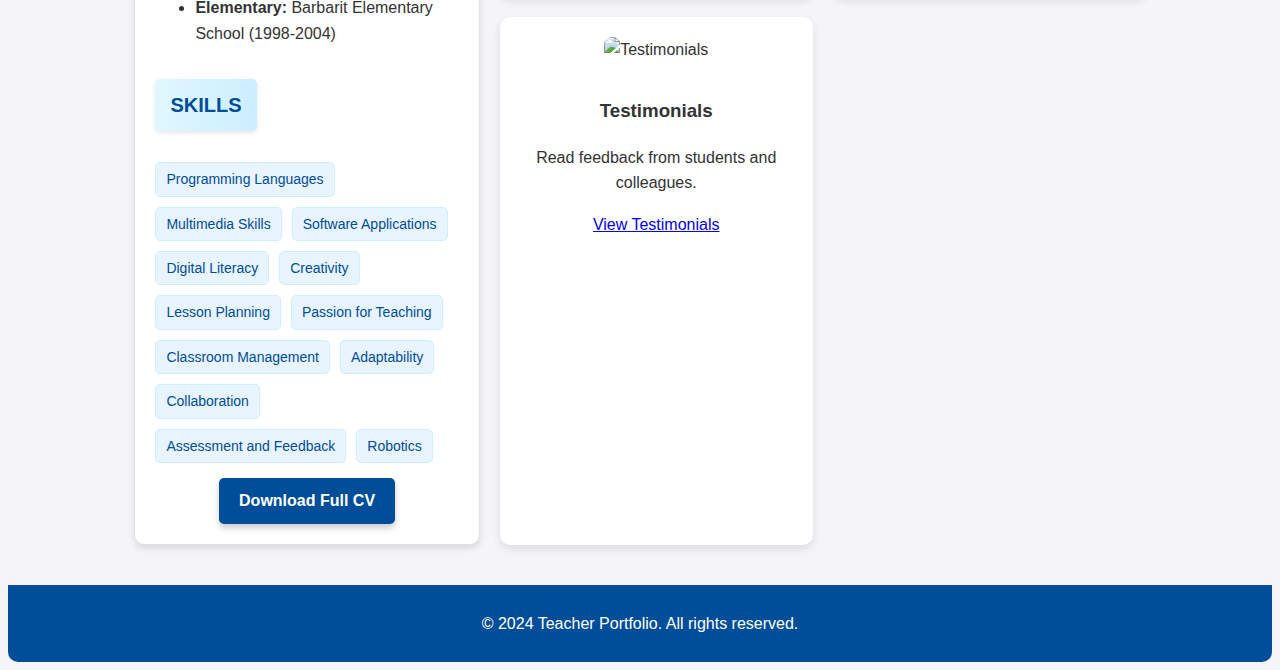
==== commit 00218ad3: "Update index.html" ====
--- a/index.html
+++ b/index.html
@@ -53,10 +53,8 @@
                 <h2>Contact Information</h2>
             </div>
             <ul class="contact-details">
-                <li><strong>Nationality:</strong> Filipino</li>
                 <li><strong>Age:</strong> 32</li>
                 <li><strong>Phone:</strong> +66 98 080 5594</li>
-                <li><strong>WhatsApp:</strong> <a href="https://wa.me/66618701183" target="_blank">+66 61 870 1183</a></li>
                 <li><strong>Email:</strong> <a href="mailto:roniemolina26@gmail.com">roniemolina26@gmail.com</a></li>
             </ul>
 
--- a/styles.css
+++ b/styles.css
@@ -1,4 +1,4 @@
-/* General Reset */
+* General Reset */
 * {
   margin: 0;
   padding: 0;
@@ -6,10 +6,13 @@
 }
 
 body {
-  font-family: 'Arial', sans-serif;
+  font-family: Arial, sans-serif;
   background-color: #f4f4f9;
   color: #333;
   line-height: 1.6;
+  display: flex;
+  flex-direction: column;
+  min-height: 100vh;
 }
 
 /* Header */
@@ -30,18 +33,24 @@
   margin: 0;
   font-size: 24px;
   letter-spacing: 1px;
-  cursor: pointer;
-  transition: transform 0.3s ease-in-out;
-}
-
-header h1:hover {
-  transform: scale(1.05);
-}
-
+}
+
+header h1 a {
+  color: white;
+  text-decoration: none;
+  font-size: 24px;
+  font-weight: bold;
+}
+
+/* Navigation Menu */
 nav ul {
   list-style: none;
   display: flex;
   gap: 20px;
+}
+
+nav ul li {
+  white-space: nowrap; /* Prevent text wrapping */
 }
 
 nav ul li a {
@@ -50,12 +59,41 @@
   font-weight: bold;
   padding: 8px 12px;
   border-radius: 5px;
-  transition: background-color 0.3s ease, transform 0.2s ease;
+}
+
+nav ul li a.active {
+  background-color: #005fbf;
 }
 
 nav ul li a:hover {
   background-color: #1a73e8;
   transform: scale(1.05);
+}
+
+/* Hamburger Menu */
+.hamburger {
+  display: none;
+  flex-direction: column;
+  cursor: pointer;
+}
+
+.hamburger div {
+  width: 25px;
+  height: 3px;
+  background-color: white;
+  margin: 4px 0;
+}
+
+nav ul.active {
+  display: flex;
+  flex-direction: column;
+  background-color: #004d99;
+  position: absolute;
+  top: 60px;
+  right: 10%;
+  width: 80%;
+  border-radius: 8px;
+  padding: 10px;
 }
 
 /* Hero Section */
@@ -91,261 +129,295 @@
 
 /* Main Content */
 .main-content {
-  display: flex;
-  justify-content: space-between;
-  gap: 20px;
-  padding: 40px 10%;
-}
-
-/* Left Section: About Me */
+    display: flex;
+    justify-content: space-between;
+    gap: 20px;
+    padding: 40px 10%;
+}
+
 .left-section {
-  flex: 1;
-  max-width: 30%;
-  background: #ffffff;
-  padding: 20px;
-  border: 1px solid #e0e0e0;
-  border-radius: 10px;
-  box-shadow: 0 4px 6px rgba(0, 0, 0, 0.1);
+    flex: 1;
+    max-width: 30%;
+    background: #ffffff;
+    padding: 20px;
+    border: 1px solid #e0e0e0;
+    border-radius: 10px;
+    box-shadow: 0 4px 6px rgba(0, 0, 0, 0.1);
 }
 
 .left-section .profile-picture {
-  display: block;
-  margin: 0 auto;
-  width: 150px;
-  border-radius: 50%;
-  margin-bottom: 20px;
+    display: block;
+    margin: 0 auto;
+    width: 150px;
+    border-radius: 50%;
+    margin-bottom: 20px;
 }
 
 .left-section p {
-  color: #555;
-  line-height: 1.6;
-  margin-bottom: 20px;
+    color: #555;
+    line-height: 1.6;
+    margin-bottom: 20px;
 }
 
 /* Highlight Header for Sections */
 .highlight-header h2 {
-  font-size: 20px;
-  color: #004d99;
-  background: linear-gradient(to right, #e0f7ff, #cceeff);
-  padding: 10px 15px;
-  margin-bottom: 15px;
-  border-radius: 5px;
-  box-shadow: 0 2px 4px rgba(0, 0, 0, 0.1);
-  display: inline-block;
-  text-transform: uppercase;
-  font-weight: bold;
+    font-size: 20px;
+    color: #004d99;
+    background: linear-gradient(to right, #e0f7ff, #cceeff);
+    padding: 10px 15px;
+    margin-bottom: 15px;
+    border-radius: 5px;
+    box-shadow: 0 2px 4px rgba(0, 0, 0, 0.1);
+    display: inline-block;
+    text-transform: uppercase;
+    font-weight: bold;
 }
 
 /* Contact Details */
 .contact-details {
-  list-style: none;
-  padding: 0;
-  margin: 15px 0;
+    list-style: none;
+    padding: 0;
+    margin: 15px 0;
 }
 
 .contact-details li {
-  margin-bottom: 8px;
-  font-size: 16px;
-  color: #333;
-  line-height: 1.4;
+    margin-bottom: 8px;
+    font-size: 16px;
+    color: #333;
+    line-height: 1.4;
 }
 
 .contact-details li strong {
-  display: inline-block;
-  min-width: 100px;
+    display: inline-block;
+    min-width: 100px;
 }
 
 .contact-details a {
-  color: #004d99;
-  text-decoration: none;
-  font-weight: bold;
+    color: #004d99;
+    text-decoration: none;
+    font-weight: bold;
 }
 
 .contact-details a:hover {
-  text-decoration: underline;
-  color: #1a73e8;
+    text-decoration: underline;
+    color: #1a73e8;
 }
 
 /* Skills Section */
 .skills-details {
-  list-style: none;
-  padding-left: 0;
-  margin-bottom: 10px;
-}
-
-.skills-details li {
-  margin-bottom: 5px;
-  font-size: 16px;
-  color: #333;
-  line-height: 1.4;
+    list-style: none;
+    padding-left: 0;
+    margin-bottom: 10px;
 }
 
 .skill-list {
-  display: flex;
-  flex-wrap: wrap;
-  gap: 10px;
+    display: flex;
+    flex-wrap: wrap;
+    gap: 10px;
 }
 
 .skill-list span {
-  background-color: #e8f4ff;
-  color: #004d99;
-  border: 1px solid #cceeff;
-  padding: 5px 10px;
-  font-size: 14px;
-  border-radius: 5px;
-  position: relative; /* For tooltip positioning */
-  transition: background-color 0.3s ease, transform 0.2s ease;
+    background-color: #e8f4ff;
+    color: #004d99;
+    border: 1px solid #cceeff;
+    padding: 5px 10px;
+    font-size: 14px;
+    border-radius: 5px;
+    position: relative;
+    transition: background-color 0.3s ease, transform 0.2s ease;
 }
 
 .skill-list span:hover {
-  background-color: #cceeff;
-  transform: scale(1.05);
+    background-color: #cceeff;
+    transform: scale(1.05);
 }
 
 /* Tooltip Styling */
 .skill-list span .tooltip-text {
-  visibility: hidden;
-  background-color: rgba(0, 0, 0, 0.8); /* Dark background for tooltip */
-  color: white; /* Tooltip text color */
-  text-align: center;
-  padding: 5px 10px;
-  border-radius: 5px;
-  position: absolute;
-  bottom: 120%; /* Position above the skill */
-  left: 50%;
-  transform: translateX(-50%);
-  white-space: nowrap;
-  opacity: 0;
-  transition: visibility 0s, opacity 0.3s ease-in-out;
-  z-index: 10;
+    visibility: hidden;
+    background-color: rgba(0, 0, 0, 0.8);
+    color: white;
+    text-align: center;
+    padding: 5px 10px;
+    border-radius: 5px;
+    position: absolute;
+    bottom: 120%;
+    left: 50%;
+    transform: translateX(-50%);
+    white-space: nowrap;
+    opacity: 0;
+    transition: visibility 0s, opacity 0.3s ease-in-out;
+    z-index: 10;
 }
 
 .skill-list span:hover .tooltip-text {
-  visibility: visible;
-  opacity: 1;
+    visibility: visible;
+    opacity: 1;
 }
 
 /* Button: Download CV */
 .cv-download {
-  margin-top: 15px;
-  text-align: center;
+    margin-top: 15px;
+    text-align: center;
 }
 
 .btn-download {
-  display: inline-block;
-  padding: 10px 20px;
-  background-color: #004d99;
-  color: #fff;
-  text-decoration: none;
-  border-radius: 5px;
-  font-weight: bold;
-  box-shadow: 0 4px 6px rgba(0, 0, 0, 0.2);
-  transition: background-color 0.3s ease, box-shadow 0.3s ease, transform 0.2s ease;
+    display: inline-block;
+    padding: 10px 20px;
+    background-color: #004d99;
+    color: #fff;
+    text-decoration: none;
+    border-radius: 5px;
+    font-weight: bold;
+    box-shadow: 0 4px 6px rgba(0, 0, 0, 0.2);
+    transition: background-color 0.3s ease, box-shadow 0.3s ease, transform 0.2s ease;
 }
 
 .btn-download:hover {
-  background-color: #1a73e8;
-  box-shadow: 0 6px 8px rgba(0, 0, 0, 0.3);
-  transform: translateY(-2px);
+    background-color: #1a73e8;
+    box-shadow: 0 6px 8px rgba(0, 0, 0, 0.3);
+    transform: translateY(-2px);
 }
 
 /* Right Section: Cards */
 .right-section {
-  flex: 2;
-  display: grid;
-  grid-template-columns: repeat(auto-fit, minmax(300px, 1fr));
-  gap: 20px;
+    flex: 2;
+    display: grid;
+    grid-template-columns: repeat(auto-fit, minmax(300px, 1fr));
+    gap: 20px;
 }
 
 .content-card {
   background: #ffffff;
-  border: 1px solid #e0e0e0;
-  border-radius: 10px;
+  border-radius: 10px; /* Rounded corners */
   padding: 20px;
   text-align: center;
-  box-shadow: 0 4px 6px rgba(0, 0, 0, 0.1);
+  box-shadow: 0 4px 8px rgba(0, 0, 0, 0.1); /* Soft shadow for a 3D effect */
+  transition: transform 0.3s ease, box-shadow 0.3s ease;
 }
 
 .content-card img {
   width: 100%;
   height: 200px;
   object-fit: cover;
-  border-radius: 8px;
+  border-radius: 8px; /* Rounded corners for images */
   margin-bottom: 15px;
 }
 
-.content-card a {
-  display: inline-block;
-  margin-top: 10px;
-  padding: 10px 20px;
-  background-color: #004d99;
-  color: white;
-  border-radius: 5px;
-  text-decoration: none;
-}
-
-.content-card a:hover {
-  background-color: #1a73e8;
-}
-
-/* Footer */
 footer {
   background-color: #004d99;
   color: white;
   text-align: center;
   padding: 10px 0;
-}
-
-/* Media Queries for Responsive Design */
-@media (max-width: 1200px) {
-  .main-content {
-    flex-direction: column;
-    align-items: center;
-  }
-
-  .left-section,
-  .right-section {
-    max-width: 100%;
-  }
-
-  .content-card img {
-    height: 180px;
-  }
-}
-
-@media (max-width: 768px) {
-  header {
-    flex-direction: column;
-  }
-
-  nav ul {
-    flex-direction: column;
-    gap: 10px;
-  }
-
-  .hero h2 {
-    font-size: 2em;
-  }
-
-  .hero button {
-    padding: 10px 20px;
-  }
-
-  .left-section .profile-picture {
-    width: 120px;
-  }
-}
-
-@media (max-width: 480px) {
-  .hero h2 {
-    font-size: 1.5em;
-  }
-
-  .hero button {
-    padding: 8px 16px;
-  }
-
-  .content-card img {
+  border-radius: 0 0 10px 10px; /* Rounded corners at the bottom */
+  margin-top: auto;
+}
+
+
+
+
+/* Responsive Styles */
+@media (max-width: 1024px) {
+  .hamburger {
+        display: flex;
+    }
+
+    nav ul {
+        display: none;
+    }
+
+    nav ul.active {
+        display: flex;
+    }
+
+    .hero h2 {
+        font-size: 2em;
+    }
+
+    .hero button {
+        padding: 10px 20px;
+    }
+
+    .left-section,
+    .right-section {
+        max-width: 100%;
+    }
+
+    .main-content {
+        flex-direction: column;
+        align-items: center;
+    }
+	.content-card img {
     height: 150px;
   }
 }
+
+@media (max-width: 768px) {
+   .hamburger {
+        display: flex;
+    }
+
+    nav ul {
+        display: none;
+    }
+
+    nav ul.active {
+        display: flex;
+    }
+
+    .hero h2 {
+        font-size: 2em;
+    }
+
+    .hero button {
+        padding: 10px 20px;
+    }
+
+    .left-section,
+    .right-section {
+        max-width: 100%;
+    }
+
+    .main-content {
+        flex-direction: column;
+        align-items: center;
+    }
+	.content-card img {
+    height: 150px;
+  }
+}
+
+@media (max-width: 480px) {
+  .hamburger {
+        display: flex;
+    }
+
+    nav ul {
+        display: none;
+    }
+
+    nav ul.active {
+        display: flex;
+    }
+
+    .hero h2 {
+        font-size: 2em;
+    }
+
+    .hero button {
+        padding: 10px 20px;
+    }
+
+    .left-section,
+    .right-section {
+        max-width: 100%;
+    }
+
+    .main-content {
+        flex-direction: column;
+        align-items: center;
+    }
+	.content-card img {
+    height: 150px;
+  }
+}
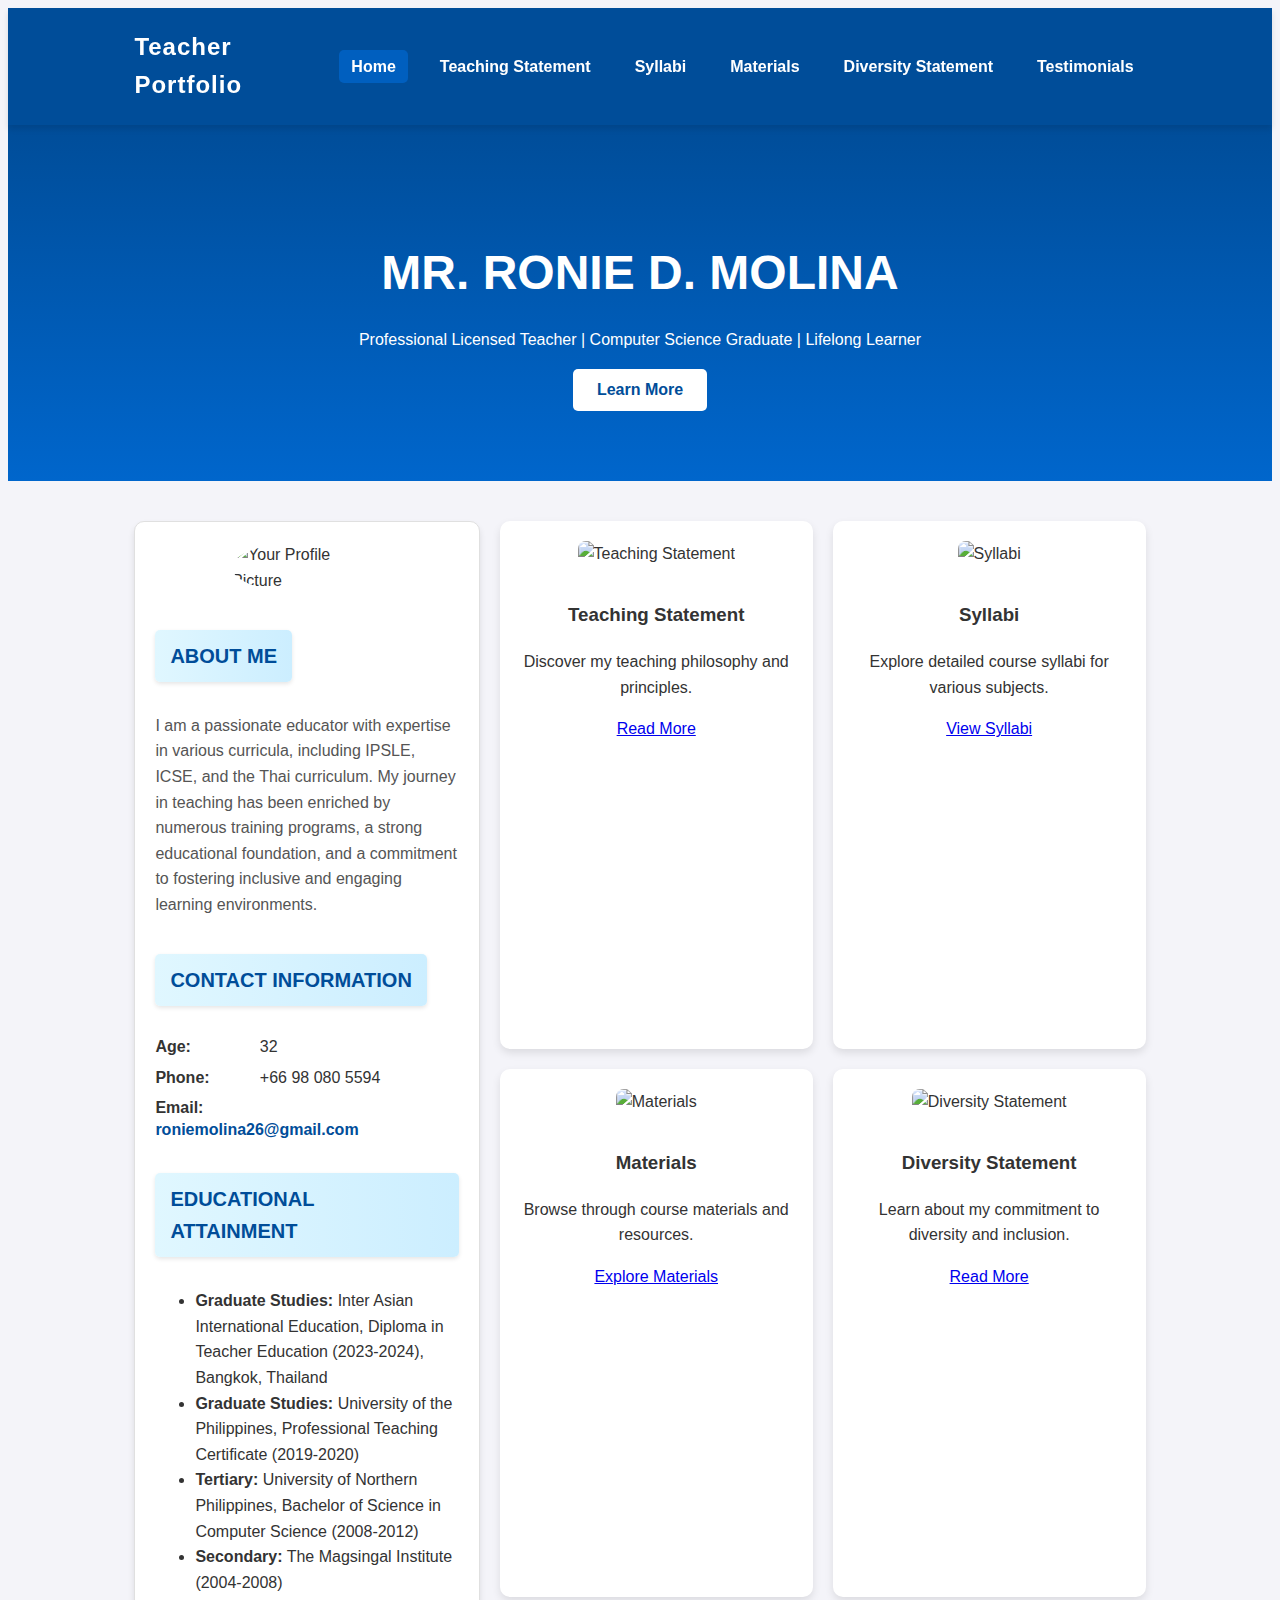
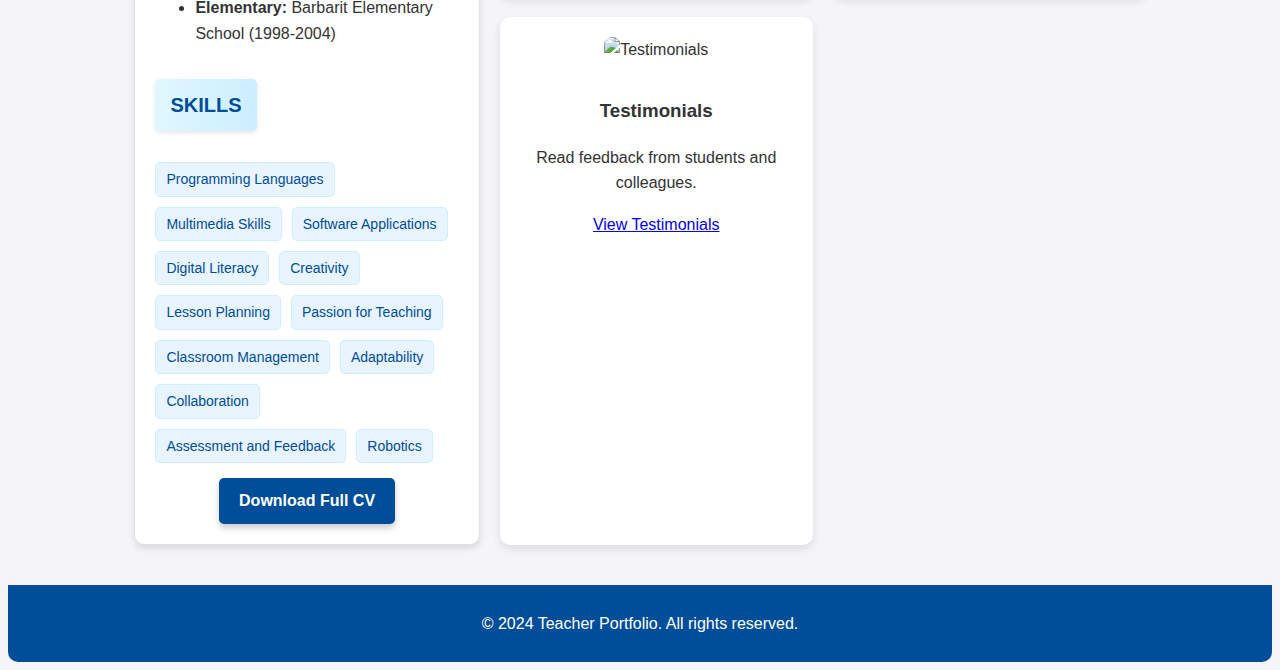
==== commit 209d84a6: "Update index.html" ====
--- a/index.html
+++ b/index.html
@@ -63,7 +63,7 @@
                 <h2>Educational Attainment</h2>
             </div>
             <ul class="educational-details">
-                <li><strong>Graduate Studies:</strong> Inter Asian International Education, Diploma in Teacher Education (2023-Present), Bangkok, Thailand</li>
+                <li><strong>Graduate Studies:</strong> Inter Asian International Education, Diploma in Teacher Education (2023-2024), Bangkok, Thailand</li>
                 <li><strong>Graduate Studies:</strong> University of the Philippines, Professional Teaching Certificate (2019-2020)</li>
                 <li><strong>Tertiary:</strong> University of Northern Philippines, Bachelor of Science in Computer Science (2008-2012)</li>
                 <li><strong>Secondary:</strong> The Magsingal Institute (2004-2008)</li>
@@ -119,7 +119,7 @@
 
             <!-- Download CV Button -->
             <div class="cv-download">
-                <a href="your-cv-link.pdf" class="btn-download" target="_blank">Download Full CV</a>
+                <a href="https://drive.google.com/file/d/19-jwIhdkKWkuMkzzSkErnfg2A5Nl-98w/view?usp=sharing" class="btn-download" target="_blank">Download Full CV</a>
             </div>
         </div>
 
